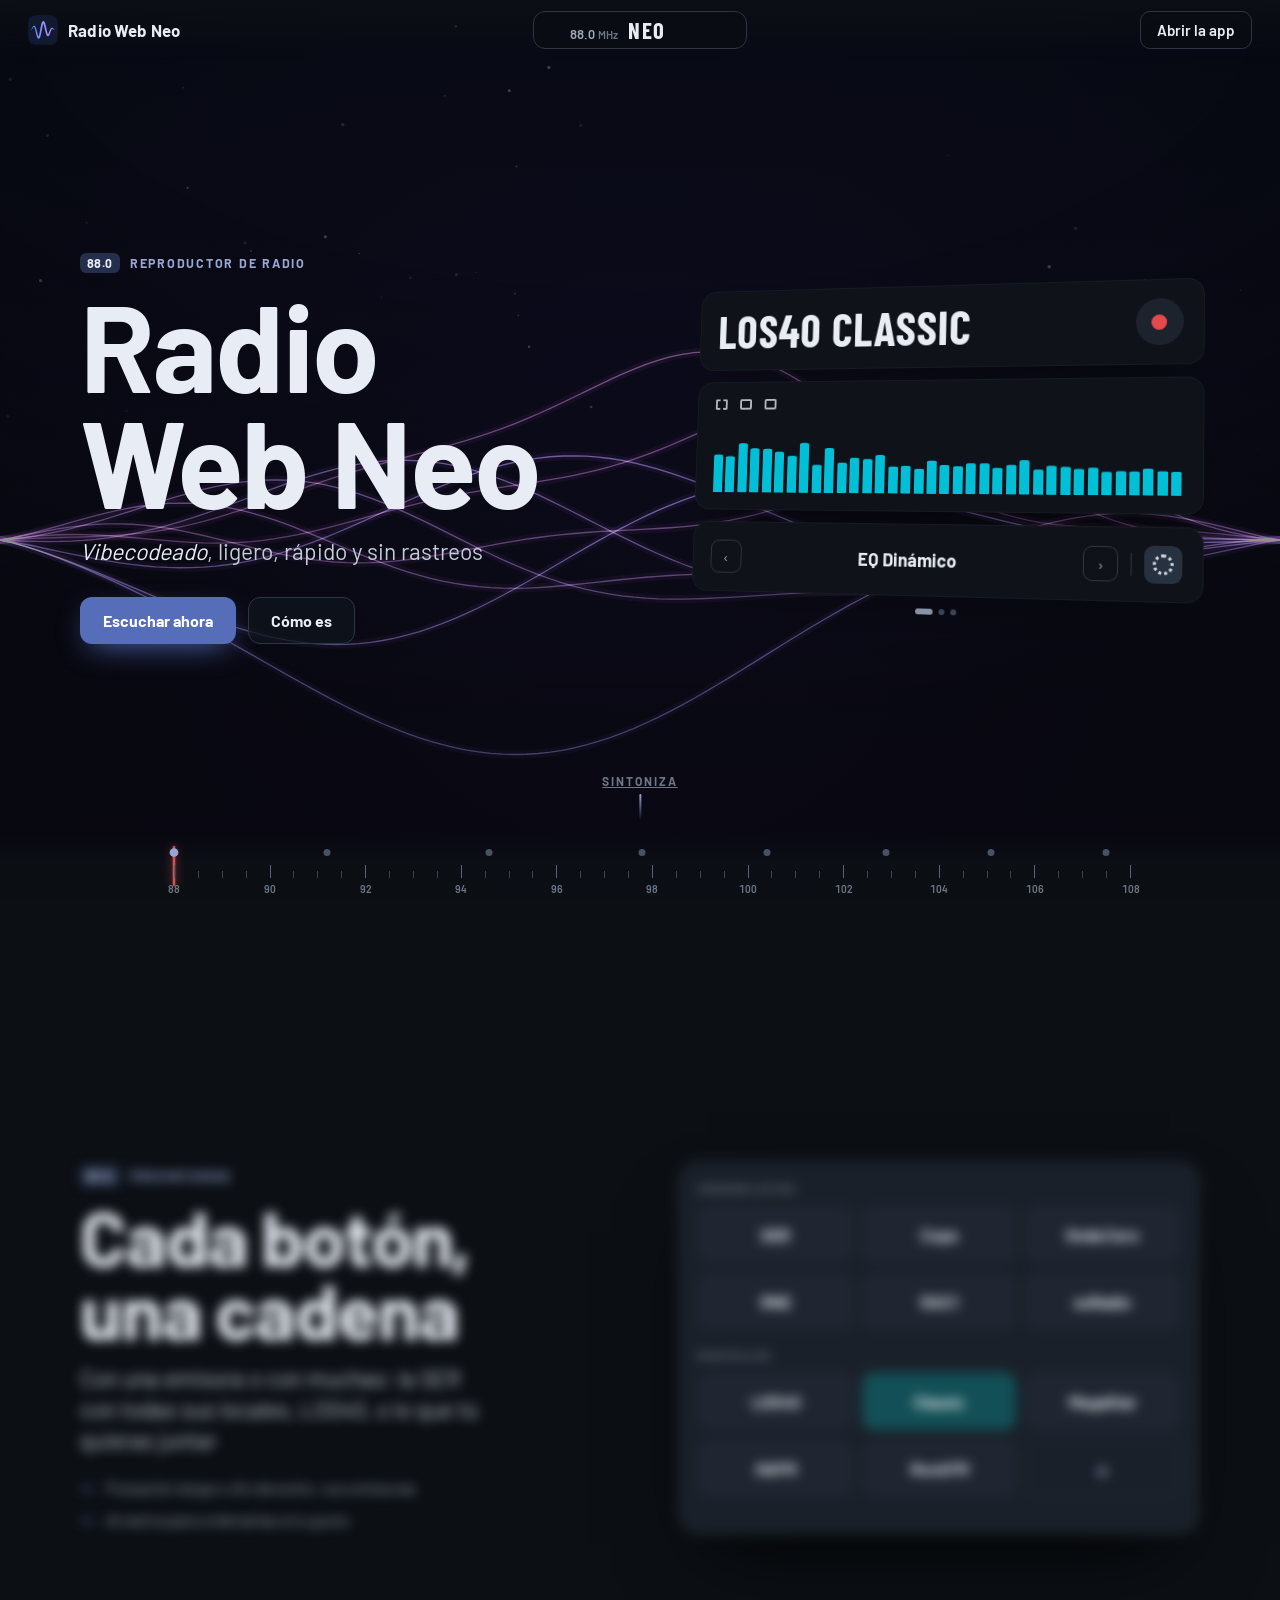
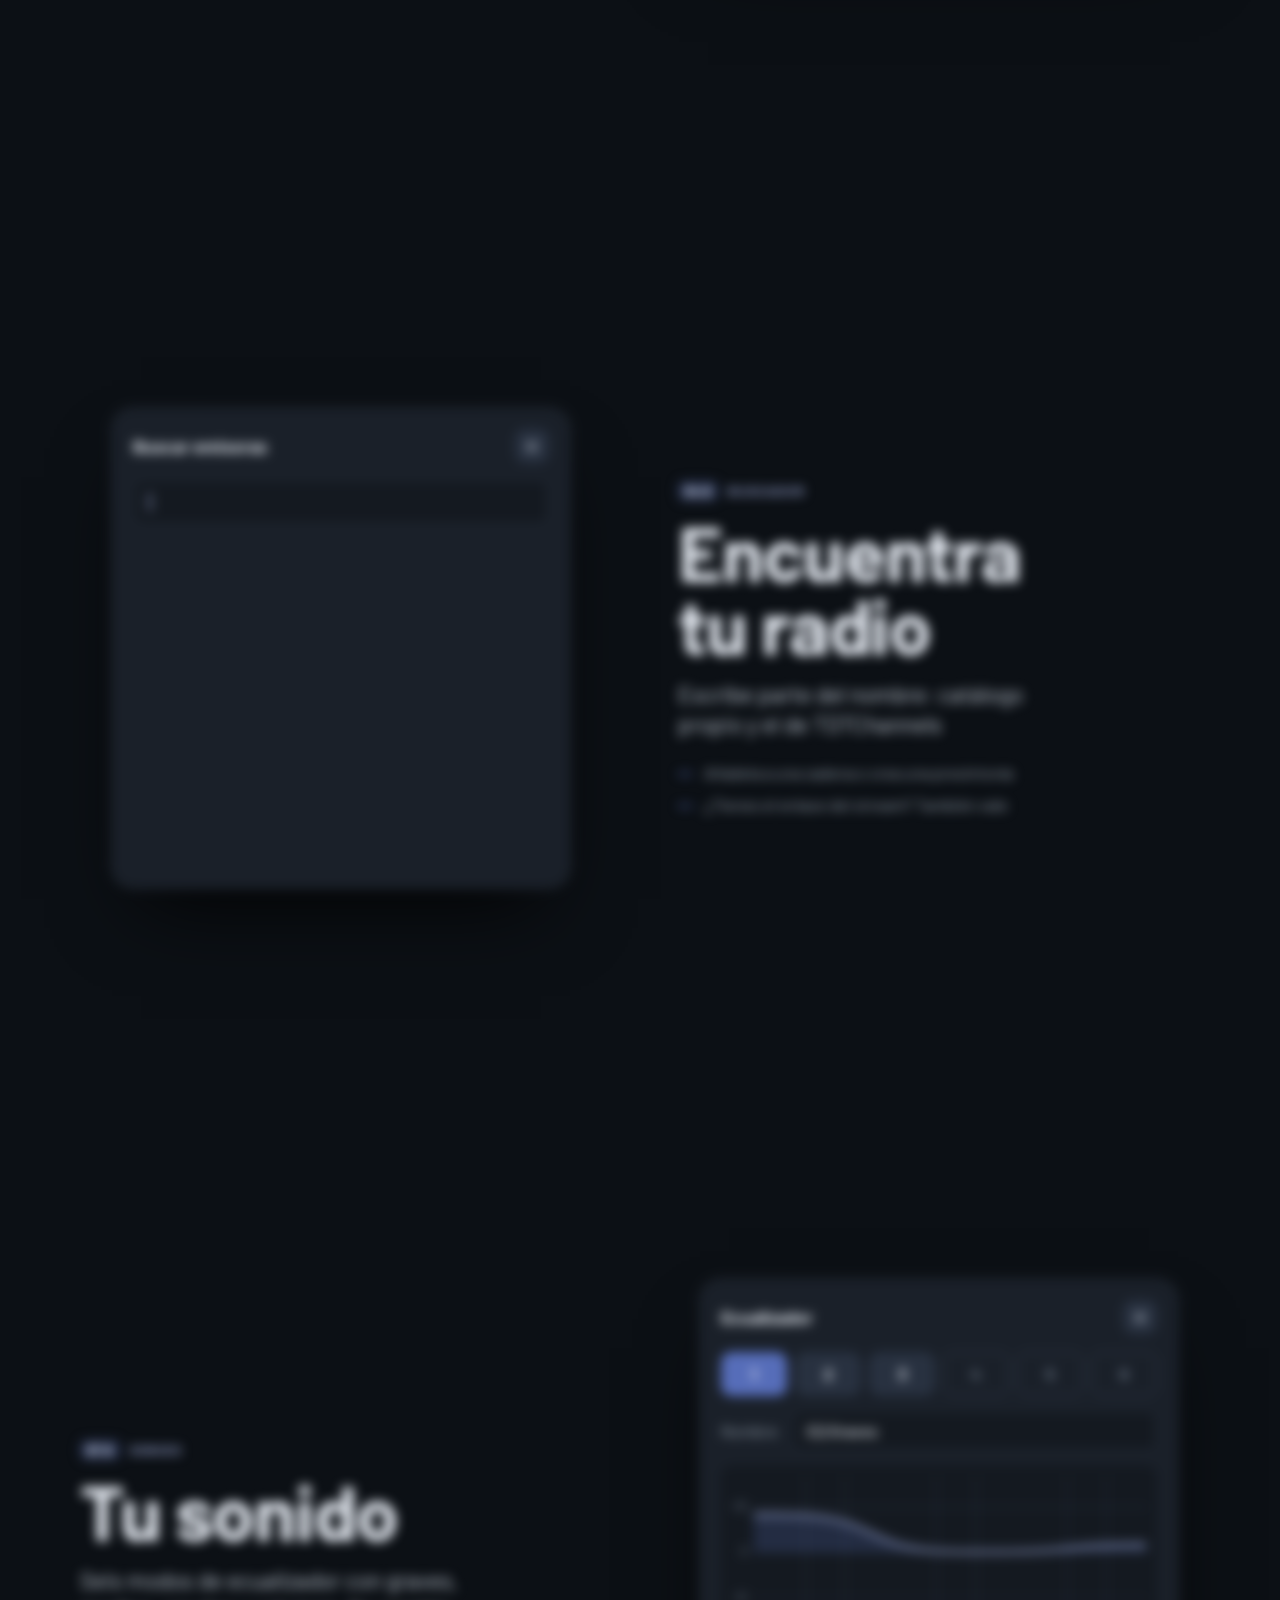
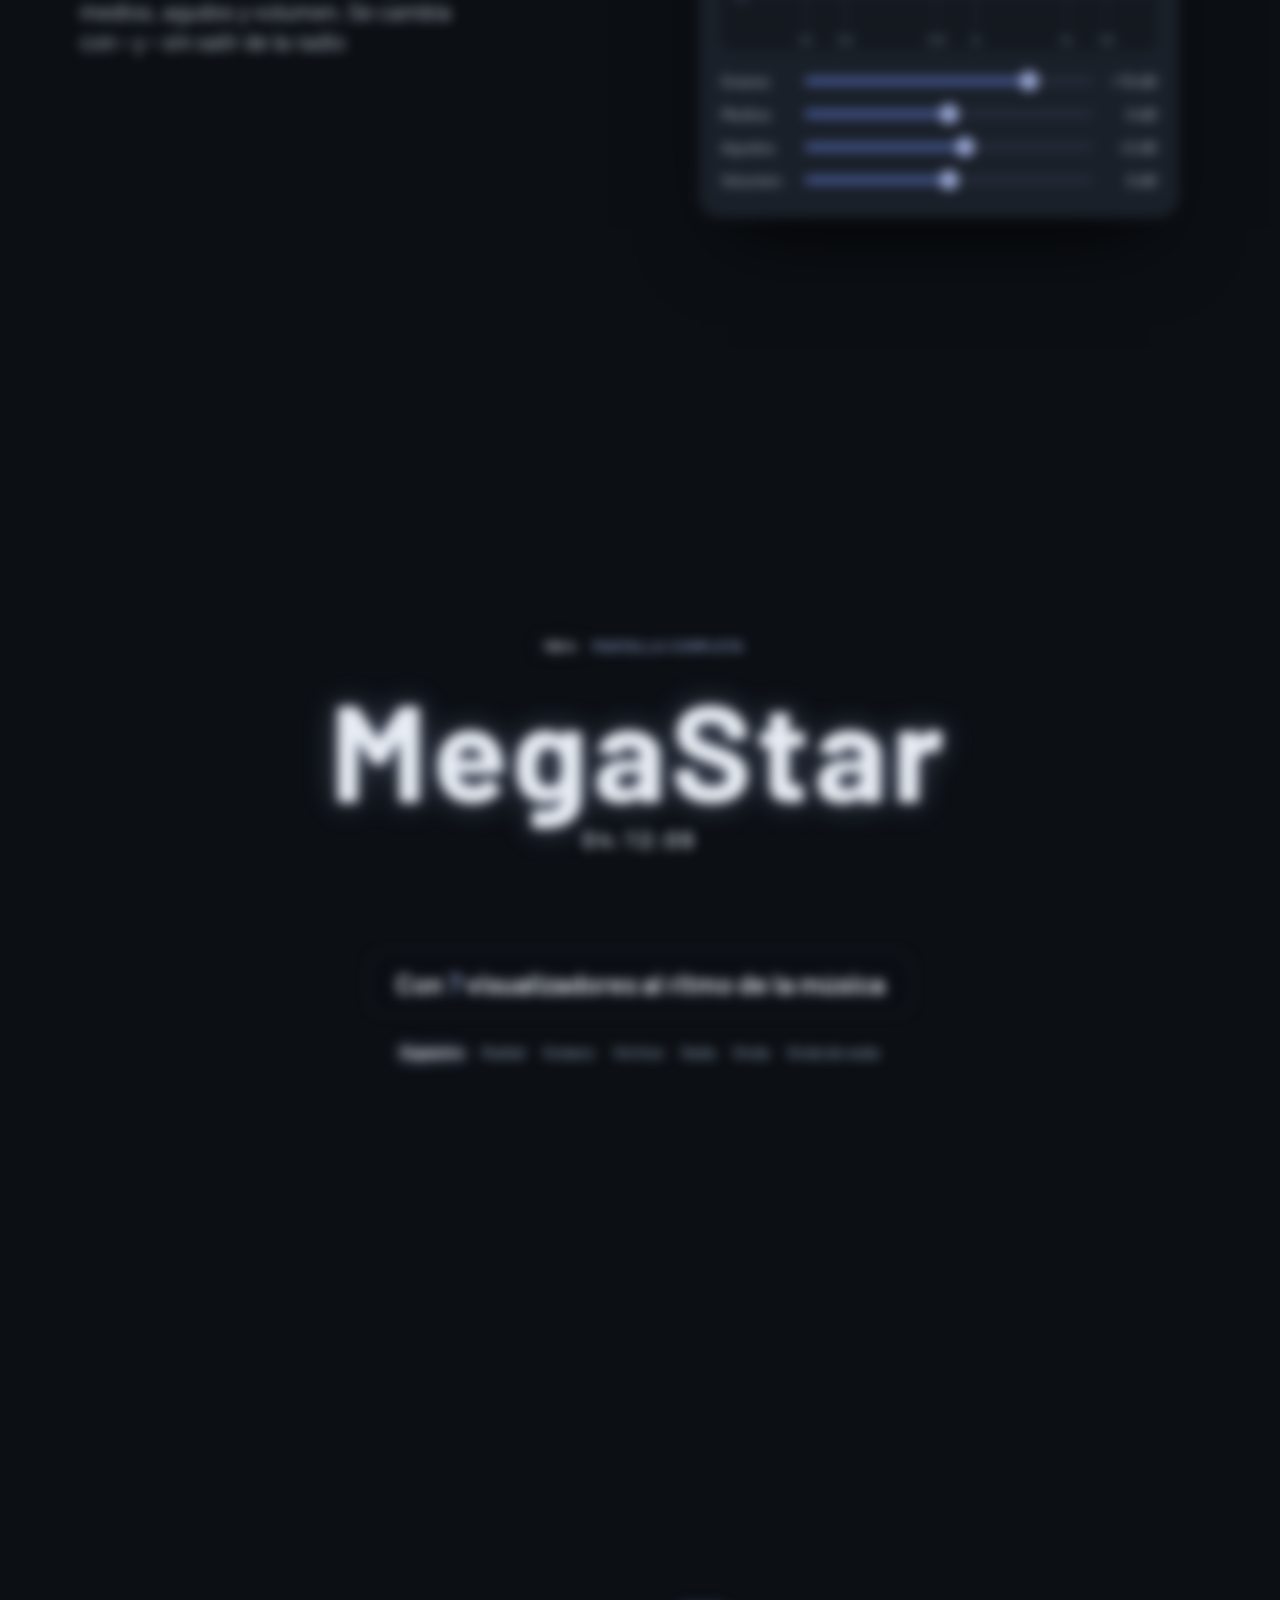
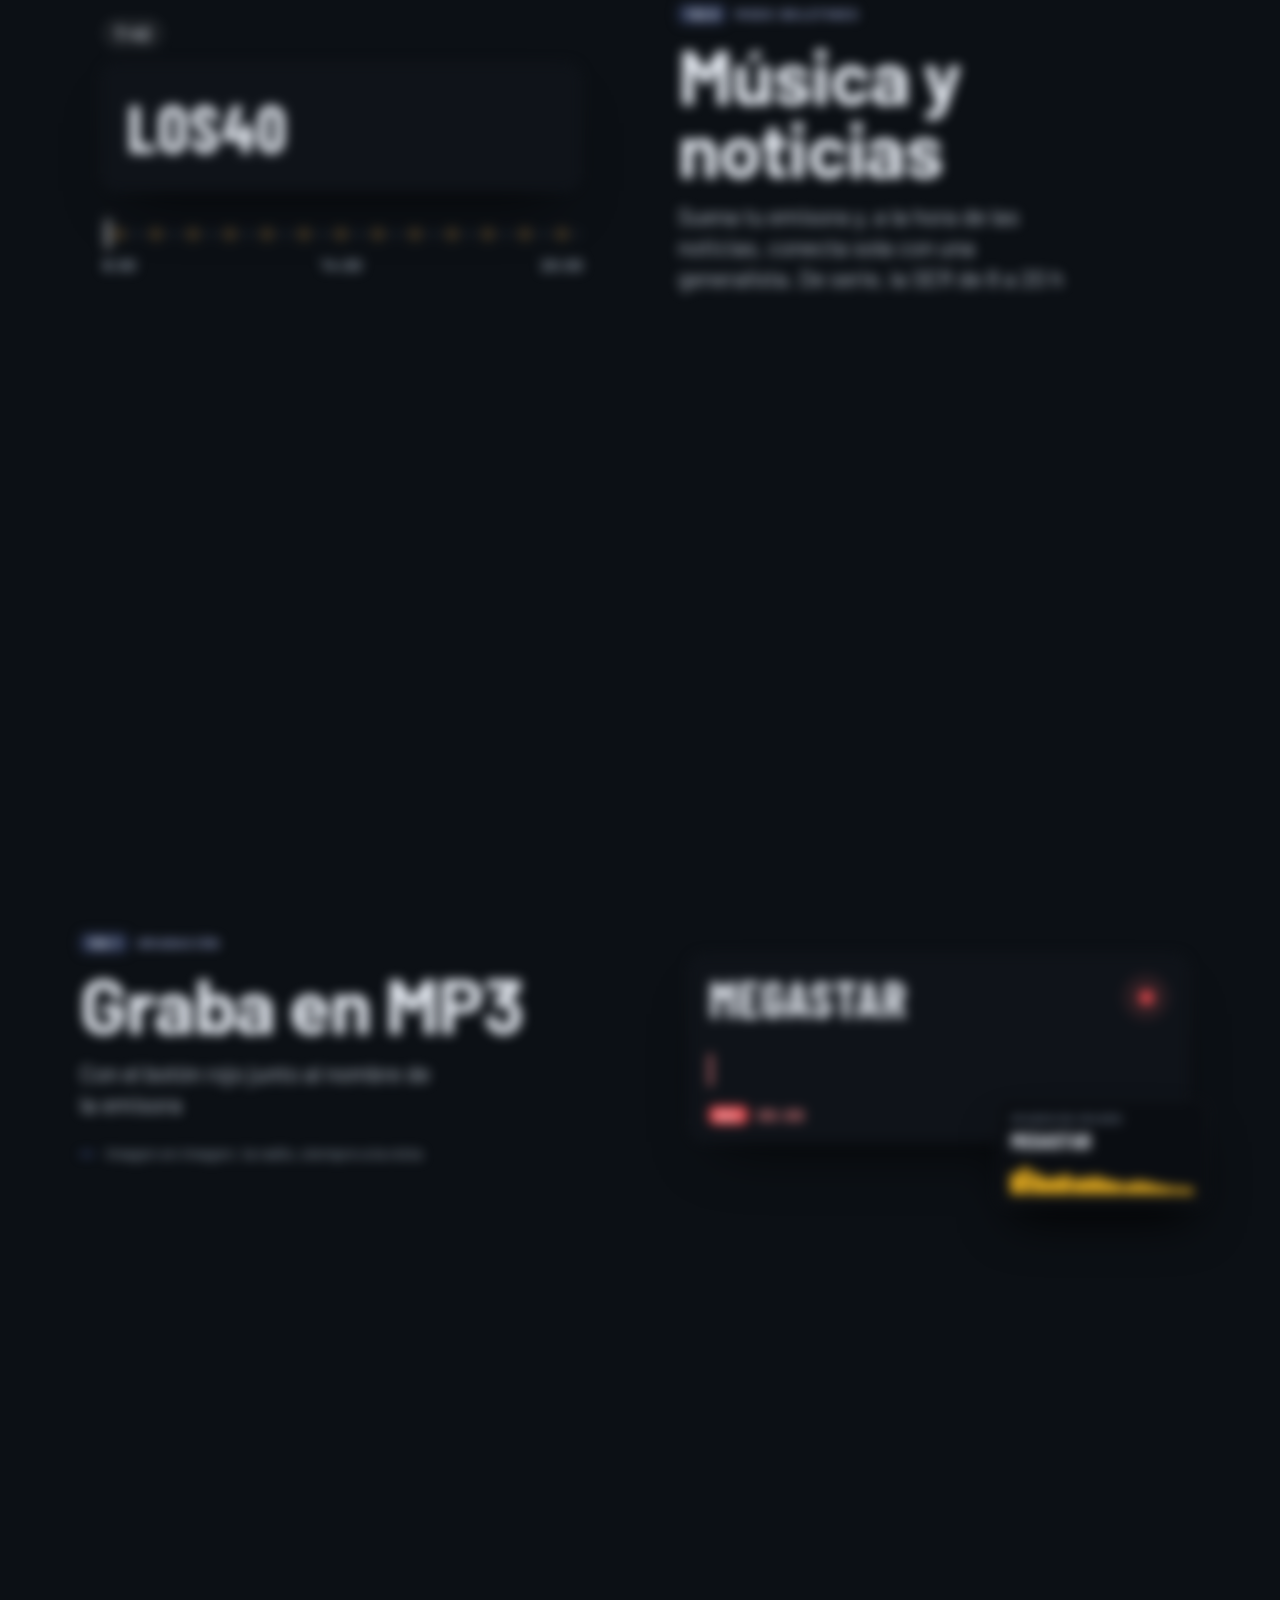
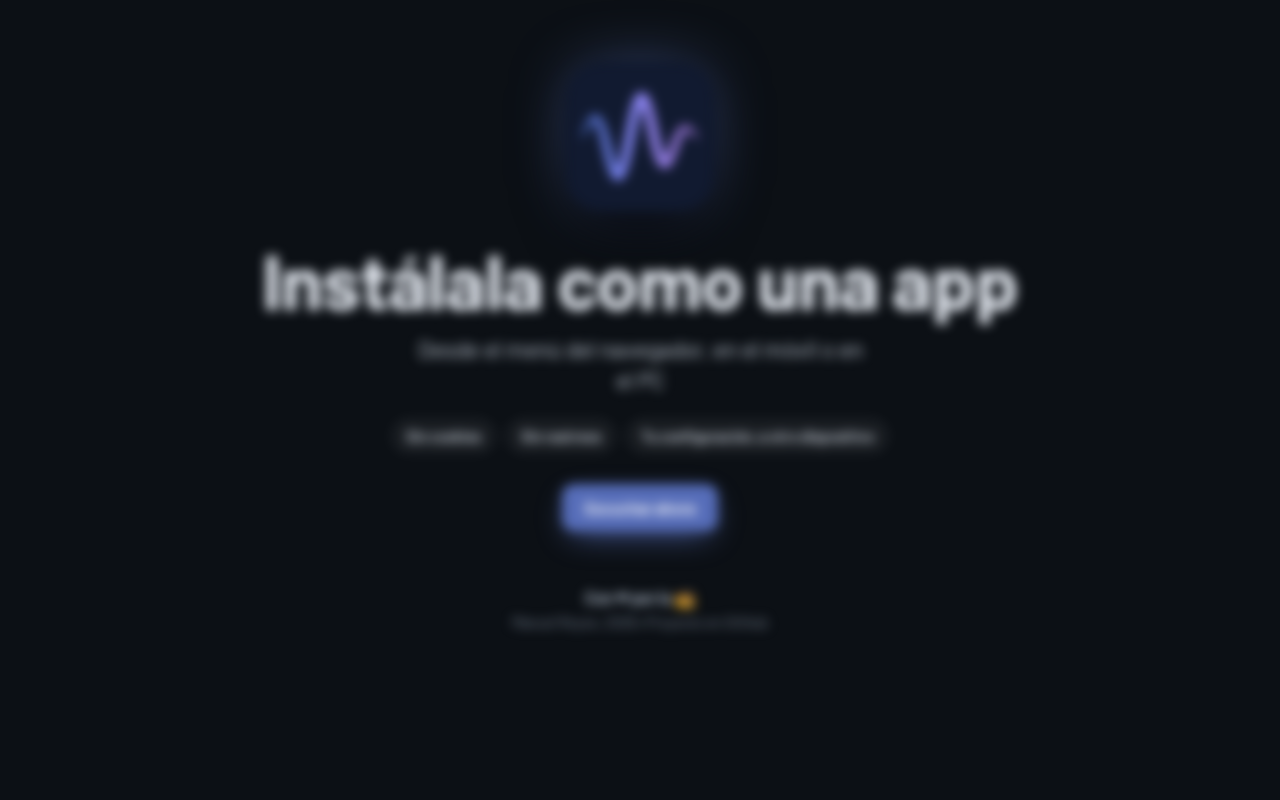
==== about/index.html @ 68075a92 "Página /about: el README en páginas con dial de FM Co-Authored-By: Claude Opus 5.5 <noreply@anthropi" ====
<!doctype html>
<html lang="es">
<head>
<meta charset="utf-8">
<meta name="viewport" content="width=device-width, initial-scale=1, viewport-fit=cover">
<title>Radio Web Neo · Cómo es</title>
<meta name="description" content="Reproductor de radio ligero, rápido y sin rastreos: buscador de emisoras, ecualizador, visualizadores y modo boletines">
<link rel="canonical" href="https://radioneo.pages.dev/about/">
<meta name="theme-color" content="#0c1015">
<link rel="icon" href="../favicon.ico" sizes="any">
<link rel="icon" href="../icon.svg" type="image/svg+xml">
<link rel="preload" href="../fonts/barlow-latin-700-normal.woff2" as="font" type="font/woff2" crossorigin>
<link rel="preload" href="../fonts/barlow-condensed-latin-700-normal.woff2" as="font" type="font/woff2" crossorigin>

<!-- Página de presentación de Neo (el README, en bonito). Todo va aquí dentro: no usa los módulos de la app.
     Cada sección es una "emisora" del dial: el scroll va por páginas (scroll-snap) y la aguja del dial y el RDS de arriba siguen al scroll -->
<style>
  @font-face { font-family: Barlow; font-weight: 400; font-display: swap; src: url(../fonts/barlow-latin-400-normal.woff2) format('woff2'); }
  @font-face { font-family: Barlow; font-weight: 500; font-display: swap; src: url(../fonts/barlow-latin-500-normal.woff2) format('woff2'); }
  @font-face { font-family: Barlow; font-weight: 600; font-display: swap; src: url(../fonts/barlow-latin-600-normal.woff2) format('woff2'); }
  @font-face { font-family: Barlow; font-weight: 700; font-display: swap; src: url(../fonts/barlow-latin-700-normal.woff2) format('woff2'); }
  @font-face { font-family: 'Barlow Condensed'; font-weight: 700; font-display: swap; src: url(../fonts/barlow-condensed-latin-700-normal.woff2) format('woff2'); }

  :root {
    color-scheme: dark;
    --accent: #566db9;
    --acc-hi: color-mix(in srgb, var(--accent) 60%, #fff);
    --on-accent: color-mix(in srgb, var(--accent) 9%, #000);
    --bg: #0c1015;
    --pan: #1a2029;
    --pan2: #1f2632;
    --pan3: #283140;
    --line: #2c3645;
    --tx: #e8edf5;
    --mut: #9fabb9;
    --dim: #6b7787;
    --rec: #e5484d;
    --top: 60px;
    --dial: 66px;
    -webkit-tap-highlight-color: transparent;
  }
  * { box-sizing: border-box; }
  html { scroll-snap-type: y mandatory; background: var(--bg); overscroll-behavior-y: none; }
  @media (prefers-reduced-motion: no-preference) { html { scroll-behavior: smooth; } }
  body { margin: 0; font-family: Barlow, system-ui, sans-serif; color: var(--tx); background: transparent; -webkit-font-smoothing: antialiased; }
  a { color: inherit; }
  button { font: inherit; color: inherit; }

  /* == FONDO: la Seda de la app, con el tono de cada sección == */
  #bg { position: fixed; inset: 0; width: 100%; height: 100%; z-index: -1; display: block; opacity: var(--bgo, .5); transition: opacity .45s ease; }
  .grain { position: fixed; inset: 0; z-index: -1; pointer-events: none; background: radial-gradient(120% 80% at 50% 0%, transparent 40%, rgba(5,7,11,.55) 100%); }

  /* == CABECERA: logo, RDS y botón == */
  .top { position: fixed; inset: 0 0 auto; z-index: 20; height: var(--top); display: grid; grid-template-columns: 1fr auto 1fr; align-items: center; gap: 12px; padding: 0 clamp(14px, 3vw, 28px); background: linear-gradient(#0c1015ee, #0c101500); }
  .brand { display: flex; align-items: center; gap: 10px; text-decoration: none; font-weight: 700; font-size: 1.05rem; letter-spacing: .01em; }
  .brand img { width: 30px; height: 30px; border-radius: 8px; }
  .rds { display: flex; align-items: baseline; gap: 10px; min-width: 214px; justify-content: center; padding: 7px 16px 6px; border-radius: 12px; background: #0a0d12cc; border: 1px solid var(--line); backdrop-filter: blur(8px); -webkit-backdrop-filter: blur(8px); position: relative; overflow: hidden; }
  .rds .f { font-weight: 600; font-size: .82rem; color: var(--mut); font-variant-numeric: tabular-nums; letter-spacing: .02em; }
  .rds .f small { font-size: .7rem; margin-left: 2px; color: var(--dim); }
  .rds .ps { font-family: 'Barlow Condensed', Barlow, sans-serif; font-weight: 700; font-size: 1.42rem; line-height: 1; letter-spacing: .06em; min-width: 8.2ch; text-transform: uppercase; }
  .rds::after { content: ''; position: absolute; inset: 0; pointer-events: none; opacity: 0; background: repeating-linear-gradient(90deg, #fff1 0 1px, transparent 1px 3px), linear-gradient(90deg, transparent, color-mix(in srgb, var(--accent) 35%, transparent), transparent); background-size: auto, 50% 100%; background-repeat: repeat, no-repeat; }
  .rds.tune::after { animation: tune .55s ease-out; }
  @keyframes tune { 0% { opacity: 1; background-position: 0 0, -60% 0; } 100% { opacity: 0; background-position: 6px 0, 160% 0; } }
  .open { justify-self: end; white-space: nowrap; text-decoration: none; font-weight: 600; font-size: .95rem; padding: 9px 16px; border-radius: 10px; border: 1px solid var(--line); background: #0a0d12aa; backdrop-filter: blur(8px); -webkit-backdrop-filter: blur(8px); }
  .shine { background: linear-gradient(100deg, currentColor 0 38%, var(--acc-hi) 50%, currentColor 62% 100%) 100% 0 / 260% 100% no-repeat; -webkit-background-clip: text; background-clip: text; -webkit-text-fill-color: transparent; animation: shine 4s ease-in-out infinite; }
  @keyframes shine { 0% { background-position: 100% 0; } 48%, 100% { background-position: 0 0; } }
  @media (hover: hover) { .open:hover { border-color: color-mix(in srgb, var(--accent) 60%, var(--line)); } }

  /* == DIAL == */
  .dial { position: fixed; inset: auto 0 0; z-index: 20; height: var(--dial); padding: 0 clamp(14px, 4vw, 40px) env(safe-area-inset-bottom); background: linear-gradient(#0c101500, #0c1015f2 45%); }
  .scale { position: relative; height: 100%; max-width: 980px; margin: 0 auto; }
  .tk { position: absolute; bottom: 22px; width: 1px; height: 7px; background: #3a4555; }
  .tk.mj { height: 13px; background: #566175; }
  .tk b { position: absolute; bottom: -17px; left: 50%; transform: translateX(-50%); font-size: .66rem; font-weight: 600; color: var(--dim); font-variant-numeric: tabular-nums; }
  .st { position: absolute; bottom: 38px; transform: translateX(-50%); padding: 6px; border: 0; background: none; cursor: pointer; }
  .st i { display: block; width: 7px; height: 7px; border-radius: 50%; background: #475266; transition: background .3s, transform .3s; }
  .st span { position: absolute; bottom: 19px; left: 50%; transform: translate(-50%, 4px); white-space: nowrap; font-size: .68rem; font-weight: 700; letter-spacing: .08em; color: var(--mut); opacity: 0; transition: opacity .25s, transform .25s; pointer-events: none; }
  .st.on i { background: var(--acc-hi); transform: scale(1.25); }
  @media (hover: hover) { .st:hover span { opacity: 1; transform: translate(-50%, 0); } .st:hover i { background: var(--mut); } }
  .needle { position: absolute; bottom: 14px; width: 2px; height: 40px; margin-left: -1px; border-radius: 2px; background: var(--rec); box-shadow: 0 0 10px var(--rec), 0 0 2px #fff8; will-change: left; }

  /* == PÁGINAS == */
  .pg { position: relative; height: 100vh; height: 100svh; scroll-snap-align: start; scroll-snap-stop: always; display: grid; place-items: center; padding: calc(var(--top) + 16px) clamp(18px, 5vw, 64px) calc(var(--dial) + 14px); overflow: clip; }   /* clip y no hidden: hidden la haría contenedor de scroll y la línea de tiempo view() se quedaría quieta */
  .in { width: min(1120px, 100%); display: grid; grid-template-columns: 1fr 1fr; gap: clamp(28px, 6vw, 80px); align-items: center; }
  .in.rev > :first-child { order: 2; }
  .k { display: inline-flex; align-items: center; gap: 10px; margin: 0 0 14px; font-size: .78rem; font-weight: 700; letter-spacing: .14em; text-transform: uppercase; color: var(--acc-hi); }
  .k::before { content: attr(data-f); padding: 3px 7px; border-radius: 6px; font-variant-numeric: tabular-nums; letter-spacing: .04em; color: var(--tx); background: color-mix(in srgb, var(--accent) 30%, #10151c); }
  h1, h2 { margin: 0; font-weight: 700; letter-spacing: -.015em; line-height: .95; text-wrap: balance; }
  h1 { font-size: clamp(3.1rem, 9.5vw, 7.6rem); }
  h2 { font-size: clamp(2.4rem, 6vw, 4.8rem); }
  .lead em { font-style: italic; color: var(--tx); }
  .lead { margin: 18px 0 0; max-width: 31ch; font-size: clamp(1.08rem, 1.9vw, 1.42rem); line-height: 1.35; color: #c3ccd8; text-wrap: pretty; }
  .pts { list-style: none; margin: 22px 0 0; padding: 0; display: grid; gap: 10px; }
  .pts li { display: flex; gap: 12px; align-items: baseline; font-size: 1.02rem; color: var(--mut); line-height: 1.35; }
  .pts li::before { content: ''; flex: none; width: 14px; height: 2px; border-radius: 2px; background: var(--accent); transform: translateY(-4px); }
  .btns { display: flex; flex-wrap: wrap; gap: 12px; margin-top: 30px; }
  .b { display: inline-flex; align-items: center; gap: 8px; padding: 13px 22px; border-radius: 12px; font-weight: 700; font-size: 1rem; text-decoration: none; border: 1px solid var(--line); background: #10151cbb; cursor: pointer; }
  .b.p { background: var(--accent); border-color: transparent; color: #fff; box-shadow: 0 10px 30px -10px var(--accent); }
  @media (hover: hover) { .b:hover { filter: brightness(1.12); } }

  /* entrada de cada elemento al llegar a su página */
  [data-r] { opacity: 0; transform: translateY(26px); filter: blur(6px); transition: opacity .7s cubic-bezier(.2,.7,.2,1), transform .9s cubic-bezier(.2,.7,.2,1), filter .7s; transition-delay: calc(var(--d, 0) * 85ms + 60ms); }
  .pg.on [data-r] { opacity: 1; transform: none; filter: none; }

  /* paso de página: la que se va se aleja y la que entra se acerca (navegadores con línea de tiempo de scroll) */
  @supports (animation-timeline: view()) {
    @media (prefers-reduced-motion: no-preference) {
      .pg > .in, .pg > .cin { animation: page linear both; animation-timeline: view(); animation-range: cover 0% cover 100%; transform-origin: 50% 50%; }
      @keyframes page {
        0% { opacity: 0; transform: perspective(1200px) translateY(14%) scale(.9) rotateX(-9deg); filter: blur(6px); }
        46%, 54% { opacity: 1; transform: none; filter: none; }
        100% { opacity: 0; transform: perspective(1200px) translateY(-12%) scale(.88) rotateX(9deg); filter: blur(6px); }
      }
    }
  }

  /* == PIEZAS DE LA APP (réplicas) == */
  .card { background: #0f1319; border-radius: 16px; box-shadow: 0 30px 60px -30px #000c, inset 0 0 0 1px #ffffff08; }
  .win { background: var(--pan); border-radius: 22px; padding: 22px; box-shadow: 0 40px 80px -30px #000e, inset 0 0 0 1px #ffffff0d; }
  .win h3 { margin: 0; font-size: 1.12rem; font-weight: 700; display: flex; justify-content: space-between; align-items: center; }
  .x { width: 34px; height: 34px; border-radius: 9px; display: grid; place-items: center; background: var(--pan3); font-size: 1.1rem; color: #cfd6e0; }
  .cap { font-size: .72rem; font-weight: 700; letter-spacing: .12em; color: var(--dim); text-transform: uppercase; }
  .rdsname { font-family: 'Barlow Condensed', Barlow, sans-serif; font-weight: 700; text-transform: uppercase; letter-spacing: .02em; line-height: 1; }

  /* -- inicio: el reproductor -- */
  .player { display: grid; gap: 12px; transform: perspective(1400px) rotateY(-14deg) rotateX(5deg); transform-style: preserve-3d; }
  .player .card { padding: 18px 20px; }
  .p-rds { display: flex; justify-content: space-between; align-items: center; }
  .p-rds .rdsname { font-size: clamp(2rem, 4.4vw, 3rem); }
  .recb { flex: none; width: 46px; height: 46px; border-radius: 50%; background: #1d232d; display: grid; place-items: center; }
  .recb::before { content: ''; width: 15px; height: 15px; border-radius: 50%; background: var(--rec); }
  .bars { display: flex; align-items: flex-end; gap: 3px; height: 74px; }
  .bars i { flex: 1; height: 100%; border-radius: 3px 3px 1px 1px; background: var(--c, #00bfd6); transform-origin: 50% 100%; transform: scaleY(.08); }
  .p-ico { display: flex; gap: 14px; margin-bottom: 12px; }
  .p-ico i { width: 13px; height: 11px; border: 2px solid #cfd6e0; border-radius: 2px; opacity: .85; }
  .p-ico i:first-child { border-style: dashed; }
  .p-eq { display: flex; align-items: center; gap: 12px; }
  .p-eq .arr { width: 34px; height: 34px; border-radius: 9px; border: 1px solid var(--line); display: grid; place-items: center; color: var(--mut); }
  .p-eq .nm { flex: 1; text-align: center; font-weight: 700; font-size: 1.15rem; }
  .p-eq .sep { width: 1px; height: 22px; background: var(--line); }
  .p-eq .gear { width: 36px; height: 36px; border-radius: 9px; background: var(--pan3); display: grid; place-items: center; }
  .p-eq .gear::before { content: ''; width: 14px; height: 14px; border-radius: 50%; border: 3px dotted #cfd6e0; }
  .dots { display: flex; justify-content: center; gap: 6px; }
  .dots i { width: 6px; height: 6px; border-radius: 3px; background: #3b4556; }
  .dots i:first-child { width: 18px; background: #8792a4; }
  .scroll-hint { position: absolute; left: 50%; bottom: calc(var(--dial) + 14px); transform: translateX(-50%); font-size: .75rem; font-weight: 700; letter-spacing: .16em; color: var(--dim); text-transform: uppercase; border: 0; background: none; cursor: pointer; display: grid; justify-items: center; gap: 6px; }
  .scroll-hint::after { content: ''; width: 2px; height: 26px; border-radius: 2px; background: linear-gradient(var(--acc-hi), transparent); animation: drip 2.2s ease-in-out infinite; transform-origin: top; }
  @keyframes drip { 0% { transform: scaleY(0); opacity: 1; } 60% { transform: scaleY(1); opacity: 1; } 100% { transform: scaleY(1) translateY(10px); opacity: 0; } }

  /* -- presintonías -- */
  .grid-win { position: relative; padding: 20px; }
  .pgrid { display: grid; grid-template-columns: repeat(3, 1fr); gap: 9px; margin: 10px 0 18px; }
  .pgrid:last-child { margin-bottom: 0; }
  .pr { position: relative; height: 58px; border-radius: 12px; display: grid; place-items: center; font-weight: 700; font-size: 1rem; background: var(--pan2); color: #f1f5f9; overflow: hidden; transition: background .45s, box-shadow .3s, scale .3s; }
  .pr.act { background: color-mix(in srgb, var(--c) 30%, #1b1f1f); }
  .pr.plus { background: transparent; border: 1px dashed #303a47; color: var(--acc-hi); font-size: 1.6rem; font-weight: 600; }
  .pr .hold { position: absolute; left: 0; bottom: 0; height: 3px; width: 100%; background: var(--c); transform: scaleX(0); transform-origin: left; }
  .pr.press { scale: .95; }
  .pr.press .hold { transform: scaleX(1); transition: transform .65s linear; }
  .pr.lift { z-index: 3; scale: 1.08; box-shadow: 0 18px 30px -10px #000c, 0 0 0 2px color-mix(in srgb, var(--c) 70%, transparent); }
  .menu { position: absolute; z-index: 5; left: 20px; top: 92px; width: min(250px, 78%); padding: 8px; border-radius: 14px; background: #262e3b; box-shadow: 0 24px 50px -12px #000e, inset 0 0 0 1px #ffffff10; transform-origin: 20% 0; opacity: 0; scale: .9; translate: 0 -8px; pointer-events: none; transition: opacity .25s, scale .3s cubic-bezier(.2,.9,.3,1.2), translate .3s; }
  .menu.open { opacity: 1; scale: 1; translate: 0; }
  .menu .mt { padding: 8px 10px 6px; font-size: .72rem; font-weight: 700; letter-spacing: .1em; color: var(--dim); text-transform: uppercase; }
  .menu .mi { display: flex; align-items: center; gap: 10px; padding: 9px 10px; border-radius: 9px; font-weight: 600; font-size: .95rem; color: #d7dee8; transition: background .25s; }
  .menu .mi::before { content: ''; width: 7px; height: 7px; border-radius: 50%; border: 2px solid #56617399; }
  .menu .mi.sel { background: #ffffff0d; }
  .menu .mi.sel::before { background: #ffa800; border-color: #ffa800; }

  /* -- buscador -- */
  .search { max-width: 460px; width: 100%; justify-self: center; }
  .sbox { display: flex; align-items: center; gap: 8px; margin: 16px 0 8px; padding: 12px 14px; border-radius: 11px; background: #141920; border: 1px solid var(--line); font-weight: 500; min-height: 46px; }
  .sbox .q { flex: 1; white-space: pre; }
  .sbox .q::after { content: ''; display: inline-block; width: 2px; height: 1.1em; margin-left: 1px; vertical-align: -3px; background: var(--acc-hi); animation: blink 1s steps(1) infinite; }
  @keyframes blink { 50% { opacity: 0; } }
  .sbox .cl { opacity: 0; transition: opacity .2s; color: var(--mut); }
  .sbox.has .cl { opacity: 1; }
  .cnt { font-size: .78rem; color: var(--dim); height: 1.2em; }
  .sg { display: flex; align-items: center; gap: 12px; margin: 12px 0 8px; font-size: .78rem; font-weight: 700; letter-spacing: .1em; color: var(--acc-hi); text-transform: uppercase; }
  .sg::after { content: ''; flex: 1; height: 1px; background: color-mix(in srgb, var(--accent) 60%, transparent); }
  .ri { margin-bottom: 8px; padding: 11px 13px; border-radius: 11px; background: var(--pan2); opacity: 0; transform: translateY(10px); transition: opacity .35s, transform .45s cubic-bezier(.2,.8,.2,1); }
  .ri.show { opacity: 1; transform: none; }
  .ri b { display: block; font-size: .93rem; }
  .ri span { display: flex; justify-content: space-between; margin-top: 8px; padding-top: 8px; border-top: 1px solid #2b3443; font-size: .86rem; font-weight: 600; color: #cdd5df; }
  .ri span::after { content: '›'; color: var(--dim); }
  .tag { display: inline-block; margin-left: 6px; padding: 1px 6px; border-radius: 6px; font-size: .66rem; font-weight: 600; color: var(--mut); border: 1px solid #3a4454; vertical-align: 2px; }
  .sg, .sres > .ri { transition-delay: calc(var(--i, 0) * 90ms); }
  .sg.hide { opacity: 0; } .sg { transition: opacity .3s; }

  /* -- ecualizador -- */
  .eq { max-width: 480px; width: 100%; justify-self: center; }
  .tabs { display: grid; grid-template-columns: repeat(6, 1fr); gap: 8px; margin: 18px 0 14px; }
  .tabs i { height: 44px; border-radius: 10px; display: grid; place-items: center; font-style: normal; font-weight: 700; background: var(--pan3); color: #e2e8f0; transition: background .35s, color .35s; }
  .tabs i.off { background: none; border: 1px solid #3a4454; color: var(--dim); }
  .tabs i.on { background: var(--accent); color: #fff; }
  .nmrow { display: flex; align-items: center; gap: 14px; color: var(--mut); }
  .nmrow div { flex: 1; padding: 10px 14px; border-radius: 10px; background: #141920; border: 1px solid var(--line); color: var(--tx); font-weight: 500; }
  .graph { margin: 14px 0; border-radius: 12px; background: #141920; }
  .graph svg { display: block; width: 100%; height: auto; }
  .graph text { font: 500 10px Barlow, sans-serif; fill: #6b7787; }
  .sl { display: grid; grid-template-columns: 72px 1fr 52px; align-items: center; gap: 12px; padding: 7px 0; color: #c3ccd8; }
  .sl .tr { position: relative; height: 6px; border-radius: 3px; background: var(--pan3); }
  .sl .fi { position: absolute; inset: 0 auto 0 0; border-radius: 3px; background: var(--accent); width: var(--v); }
  .sl .kn { position: absolute; top: 50%; left: var(--v); width: 20px; height: 20px; margin: -10px 0 0 -10px; border-radius: 50%; background: var(--acc-hi); box-shadow: 0 2px 6px #0008; }
  .sl .vv { text-align: right; font-variant-numeric: tabular-nums; }

  /* -- efectos (a pantalla completa) -- */
  .cin { display: grid; justify-items: center; text-align: center; gap: 10px; width: 100%; }
  .fsname { font-weight: 700; font-size: clamp(3.4rem, 11vw, 8.5rem); letter-spacing: .04em; line-height: 1; text-shadow: 0 0 30px color-mix(in srgb, var(--acc-hi) 45%, transparent), 0 0 2px #fff; }
  .fsclock { font-weight: 600; font-size: clamp(1rem, 2vw, 1.4rem); letter-spacing: .14em; color: #cdd5df; font-variant-numeric: tabular-nums; }
  .pill { margin-top: clamp(30px, 10vh, 110px); padding: 14px 26px; border-radius: 16px; font-size: clamp(1.15rem, 2.4vw, 1.7rem); font-weight: 600; background: #0b0f15a8; border: 1px solid #ffffff1c; backdrop-filter: blur(10px); -webkit-backdrop-filter: blur(10px); }
  .pill em { font-style: normal; color: var(--acc-hi); }
  .modes { display: flex; flex-wrap: wrap; justify-content: center; gap: 6px 18px; margin-top: 18px; font-weight: 600; font-size: .98rem; color: #7f8a9b; }
  .modes span { transition: color .4s, text-shadow .4s; }
  .modes span.on { color: #fff; text-shadow: 0 0 14px var(--acc-hi); }
  #efectos .k::before { background: #0b0f15a8; }

  /* -- boletines -- */
  .news { display: grid; gap: 14px; max-width: 480px; width: 100%; justify-self: center; }
  .nclock { justify-self: start; padding: 6px 14px; border-radius: 999px; background: #ffffff10; font-weight: 600; font-size: 1.05rem; font-variant-numeric: tabular-nums; letter-spacing: .04em; }
  .nrds { position: relative; overflow: hidden; height: 128px; padding: 0 26px; display: flex; align-items: center; transition: box-shadow .6s; }
  .nrds .rdsname { font-size: clamp(2.8rem, 6vw, 4.2rem); display: flex; align-items: center; gap: 6px; }
  .nrds.onair { box-shadow: 0 30px 60px -30px #000c, inset 0 0 0 1px #ffa80055, 0 0 50px -18px #ffa800; }
  .nm-e { font-size: .62em; animation: nblink 1.1s ease-in-out infinite; filter: saturate(.9); }
  @keyframes nblink { 50% { opacity: .25; } }
  .curt { position: absolute; inset: 0; z-index: 2; display: grid; place-items: center; font-weight: 700; font-size: 1.5rem; color: #fff; background: var(--cc); clip-path: inset(0 100% 0 0); }
  .curt.go { animation: curt 1.15s cubic-bezier(.7,0,.3,1) forwards; }
  @keyframes curt { 0% { clip-path: inset(0 100% 0 0); } 40%, 60% { clip-path: inset(0 0 0 0); } 100% { clip-path: inset(0 0 0 100%); } }
  .tl { position: relative; margin-top: 10px; height: 64px; }
  .tl .ln { position: absolute; left: 0; right: 0; top: 18px; height: 2px; background: #2b3443; border-radius: 2px; }
  .tl .dt { position: absolute; top: 12px; width: 14px; height: 14px; margin-left: -7px; border-radius: 50%; background: #3a3020; transition: background .3s, box-shadow .3s; }
  .tl .dt.lit { background: #ffb52e; box-shadow: 0 0 12px #ffa800aa; }
  .tl .ph { position: absolute; top: 4px; width: 2px; height: 30px; margin-left: -1px; background: #fff; border-radius: 2px; box-shadow: 0 0 8px #fff8; }
  .tl .lb { position: absolute; top: 40px; transform: translateX(-50%); font-weight: 600; font-size: 1rem; color: var(--mut); font-variant-numeric: tabular-nums; }

  /* -- grabar -- */
  .rec { position: relative; display: grid; gap: 12px; max-width: 500px; width: 100%; justify-self: center; }
  .rec .card { padding: 18px 20px; }
  .rec .p-rds .rdsname { font-size: clamp(2.2rem, 5vw, 3.2rem); }
  .recb.live { box-shadow: 0 0 0 0 #e5484d88; animation: recp 1.6s ease-out infinite; background: #2a1d22; }
  @keyframes recp { 0% { box-shadow: 0 0 0 0 #e5484d99; } 100% { box-shadow: 0 0 0 16px #e5484d00; } }
  .rtime { display: flex; align-items: center; gap: 10px; font-weight: 700; color: #ff8a8d; font-variant-numeric: tabular-nums; letter-spacing: .06em; }
  .rtime::before { content: 'REC'; padding: 2px 7px; border-radius: 6px; background: var(--rec); color: #fff; font-size: .72rem; letter-spacing: .12em; }
  #wave { display: block; width: 100%; height: 70px; margin-top: 12px; }
  .pip { position: absolute; right: -18px; bottom: -64px; width: 210px; padding: 12px 14px; border-radius: 12px; background: #0a0d12; box-shadow: 0 26px 50px -16px #000, inset 0 0 0 1px #ffffff14; animation: float 6s ease-in-out infinite; }
  .pip .rdsname { font-size: 1.3rem; }
  .pip .bars { height: 34px; gap: 2px; margin-top: 8px; }
  .pip small { display: block; margin-bottom: 6px; font-size: .66rem; font-weight: 700; letter-spacing: .12em; color: var(--dim); text-transform: uppercase; }
  @keyframes float { 50% { translate: 0 -8px; } }

  /* -- instalar -- */
  #instalar .cin { gap: 0; }
  .ico { position: relative; width: clamp(110px, 16vw, 150px); aspect-ratio: 1; margin-bottom: 28px; }
  .ico img { position: relative; z-index: 1; width: 100%; height: 100%; border-radius: 26%; box-shadow: 0 30px 60px -20px #000, 0 0 60px -10px color-mix(in srgb, var(--accent) 70%, transparent); }
  .ico i { position: absolute; inset: 0; border-radius: 50%; border: 2px solid color-mix(in srgb, var(--acc-hi) 70%, transparent); opacity: 0; animation: ring 3.6s cubic-bezier(.2,.6,.3,1) infinite; animation-delay: calc(var(--n) * 1.2s); }
  @keyframes ring { 0% { transform: scale(.8); opacity: .8; } 100% { transform: scale(2.6); opacity: 0; } }
  #instalar .lead { max-width: 36ch; margin-inline: auto; }
  .chips { display: flex; flex-wrap: wrap; justify-content: center; gap: 10px; margin-top: 22px; }
  .chips span { padding: 8px 14px; border-radius: 999px; font-weight: 600; font-size: .95rem; background: #ffffff0c; border: 1px solid #ffffff14; color: #d3dae4; }
  #instalar .btns { justify-content: center; }
  .foot { margin-top: clamp(24px, 6vh, 56px); font-size: .9rem; color: #7d899a; line-height: 1.6; }
  .foot .love { display: block; min-height: 1.6em; font-size: 1.02rem; font-weight: 700; color: #aeb9c8; transition: opacity .5s, transform .5s; }
  .foot .love.out { opacity: 0; transform: translateY(-6px); }
  .foot a { text-decoration: none; }
  @media (hover: hover) { .foot a:hover { text-decoration: underline; text-underline-offset: 3px; } }

  /* == MÓVIL Y PANTALLAS BAJAS == */
  @media (max-width: 860px) {
    :root { --top: 56px; --dial: 58px; }
    .in, .in.rev { grid-template-columns: 1fr; gap: 22px; align-content: center; }
    .in.rev > :first-child { order: 0; }
    .lead { margin-top: 10px; font-size: 1.05rem; }
    .pts { margin-top: 12px; gap: 6px; }
    .pts li { font-size: .95rem; }
    .k { margin-bottom: 10px; }
    .brand span { display: none; }
    .rds { min-width: 0; padding: 6px 12px 5px; }
    .rds .ps { font-size: 1.25rem; }
    .open { padding: 8px 12px; font-size: .9rem; }
    .player { transform: none; }
    .tk b { font-size: .6rem; }
    .tk.odd b { display: none; }
    .win { padding: 16px; border-radius: 18px; }
    .pr { height: 46px; font-size: .92rem; }
    .pgrid { gap: 7px; margin: 8px 0 12px; }
    .tabs { margin: 12px 0 10px; } .tabs i { height: 36px; }
    .graph { margin: 10px 0; }
    .sl { padding: 4px 0; }
    .pip { right: 0; bottom: -54px; width: 170px; }
    .nrds { height: 104px; }
    .player .card { padding: 14px 16px; }
    .bars { height: 54px; }
    .scroll-hint { display: none; }
  }
  @media (max-width: 860px) and (max-height: 760px) {
    .player .eqc, .player .dots { display: none; }
    #cadenas .pgrid.mus { display: none; }
    #cadenas .pts, #buscar .pts, #grabar .pts { display: none; }
    .eq .nmrow { display: none; }
    .sres .ri:nth-of-type(n+3), .sg.t2 ~ * { display: none; }
  }
  @media (max-width: 860px) and (max-height: 640px) {
    .eq .sl:nth-of-type(n+3) { display: none; }
    #sonido .lead, #boletines .lead { display: none; }
  }
  @media (min-width: 861px) and (max-height: 760px) {
    h2 { font-size: clamp(2.2rem, 5vw, 3.8rem); }
    .eq .nmrow { display: none; }
    .tabs i { height: 38px; }
  }
  @media (prefers-reduced-motion: reduce) {
    [data-r] { transition: none; opacity: 1; transform: none; filter: none; }
    .shine, .scroll-hint::after, .ico i, .pip, .nm-e, .recb.live { animation: none; }
  }
</style>

<script>
// El mismo color de énfasis que la aplicación, si hay ajustes guardados
try {
  var c = JSON.parse(localStorage.getItem('rn_datos') || '{}');
  if (/^#[0-9a-f]{6}$/i.test(c.accent)) document.documentElement.style.setProperty('--accent', c.accent);
} catch (e) {}
</script>
</head>
<body>
<canvas id="bg" aria-hidden="true"></canvas>
<div class="grain" aria-hidden="true"></div>

<header class="top">
  <a class="brand" href="../"><img src="../icon.svg" alt=""><span>Radio Web Neo</span></a>
  <div class="rds" id="rds" aria-hidden="true"><span class="f" id="rdsF">88.0<small>MHz</small></span><span class="ps" id="rdsPs">NEO</span></div>
  <a class="open" href="../"><span class="shine">Abrir la app</span></a>
</header>

<main>
  <!-- 1. Inicio -->
  <section class="pg" id="inicio" data-f="88.0" data-ps="NEO" data-hue="232" data-bgo=".95">
    <div class="in">
      <div>
        <p class="k" data-f="88.0" data-r>Reproductor de radio</p>
        <h1 data-r style="--d:1">Radio Web Neo</h1>
        <p class="lead" data-r style="--d:2"><em>Vibecodeado</em>, ligero, rápido y sin rastreos</p>
        <div class="btns" data-r style="--d:3">
          <a class="b p" href="../">Escuchar ahora</a>
          <a class="b" href="#cadenas">Cómo es</a>
        </div>
      </div>
      <div class="player" aria-hidden="true">
        <div class="card p-rds" data-r style="--d:2"><span class="rdsname">LOS40 Classic</span><span class="recb"></span></div>
        <div class="card" data-r style="--d:3">
          <div class="p-ico"><i></i><i></i><i></i></div>
          <div class="bars" id="heroBars" style="--c:#00bfd6"></div>
        </div>
        <div class="card p-eq eqc" data-r style="--d:4"><span class="arr">‹</span><span class="nm">EQ Dinámico</span><span class="arr">›</span><span class="sep"></span><span class="gear"></span></div>
        <div class="dots" data-r style="--d:5"><i></i><i></i><i></i></div>
      </div>
    </div>
    <a class="scroll-hint" href="#cadenas">Sintoniza</a>
  </section>

  <!-- 2. Presintonías -->
  <section class="pg" id="cadenas" data-f="91.2" data-ps="CADENAS" data-hue="262" data-bgo=".45">
    <div class="in">
      <div>
        <p class="k" data-f="91.2" data-r>Presintonías</p>
        <h2 data-r style="--d:1">Cada botón, una cadena</h2>
        <p class="lead" data-r style="--d:2">Con una emisora o con muchas: la SER con todas sus locales, LOS40, o lo que tú quieras juntar</p>
        <ul class="pts" data-r style="--d:3">
          <li>Pulsación larga o clic derecho: sus emisoras</li>
          <li>Arrastra para ordenarlas a tu gusto</li>
        </ul>
      </div>
      <div class="win grid-win" data-r style="--d:2" aria-hidden="true">
        <div class="cap">Generalistas</div>
        <div class="pgrid gen" id="gGen"></div>
        <div class="cap mus">Musicales</div>
        <div class="pgrid mus" id="gMus"></div>
        <div class="menu" id="menu">
          <div class="mt">Cadena SER</div>
          <div class="mi">SER Web</div><div class="mi">Radio Madrid</div><div class="mi">SER+ Madrid</div><div class="mi">Radio Zamora</div><div class="mi">Radio Córdoba</div>
        </div>
      </div>
    </div>
  </section>

  <!-- 3. Buscador -->
  <section class="pg" id="buscar" data-f="94.6" data-ps="BUSCAR" data-hue="200" data-bgo=".45">
    <div class="in rev">
      <div>
        <p class="k" data-f="94.6" data-r>Buscador</p>
        <h2 data-r style="--d:1">Encuentra tu radio</h2>
        <p class="lead" data-r style="--d:2">Escribe parte del nombre: catálogo propio y el de TDTChannels</p>
        <ul class="pts" data-r style="--d:3">
          <li>Añádela a una cadena o crea una presintonía</li>
          <li>¿Tienes el enlace del stream? También vale</li>
        </ul>
      </div>
      <div class="win search" data-r style="--d:2" aria-hidden="true">
        <h3>Buscar emisoras <span class="x">✕</span></h3>
        <div class="sbox" id="sbox"><span class="q" id="sq"></span><span class="cl">✕</span></div>
        <div class="cnt" id="scnt"></div>
        <div class="sres" id="sres">
          <div class="sg hide">Catálogo Radio Web Neo</div>
          <div class="ri" style="--i:1"><b>SER Castilla y León</b><span>Radio Salamanca</span></div>
          <div class="ri" style="--i:2"><b>LOS40 Castilla y León</b><span>LOS40 Salamanca</span></div>
          <div class="sg t2 hide" style="--i:3">Catálogo TDTChannels</div>
          <div class="ri" style="--i:4"><b>COPE Salamanca <i class="tag">MP3</i><i class="tag">Radio</i></b></div>
          <div class="ri" style="--i:5"><b>Onda Cero Salamanca <i class="tag">HLS</i><i class="tag">Radio</i></b></div>
        </div>
      </div>
    </div>
  </section>

  <!-- 4. Sonido -->
  <section class="pg" id="sonido" data-f="97.8" data-ps="SONIDO" data-hue="188" data-bgo=".5">
    <div class="in">
      <div>
        <p class="k" data-f="97.8" data-r>Sonido</p>
        <h2 data-r style="--d:1">Tu sonido</h2>
        <p class="lead" data-r style="--d:2">Seis modos de ecualizador con graves, medios, agudos y volumen. Se cambia con ‹ y › sin salir de la radio</p>
      </div>
      <div class="win eq" data-r style="--d:2" aria-hidden="true">
        <h3>Ecualizador <span class="x">✕</span></h3>
        <div class="tabs" id="eqTabs"><i>1</i><i>2</i><i>3</i><i class="off">4</i><i class="off">5</i><i class="off">6</i></div>
        <div class="nmrow">Nombre <div id="eqName">EQ Graves</div></div>
        <div class="graph"><svg viewBox="0 0 400 170" id="eqSvg"></svg></div>
        <div id="eqSl"></div>
      </div>
    </div>
  </section>

  <!-- 5. Pantalla completa -->
  <section class="pg" id="efectos" data-f="100.4" data-ps="EFECTOS" data-hue="fx" data-bgo="1">
    <div class="cin">
      <p class="k" data-f="100.4" data-r>Pantalla completa</p>
      <div class="fsname" data-r style="--d:1">MegaStar</div>
      <div class="fsclock" id="fsClock" data-r style="--d:2">00:00:00</div>
      <div class="pill" data-r style="--d:3">Con <em>7</em> visualizadores al ritmo de la música</div>
      <div class="modes" id="modes" data-r style="--d:4"><span>Espectro</span><span>Radial</span><span>Océano</span><span>Vórtice</span><span>Seda</span><span>Onda</span><span>Onda de seda</span></div>
    </div>
  </section>

  <!-- 6. Boletines -->
  <section class="pg" id="boletines" data-f="102.9" data-ps="NOTICIAS" data-hue="36" data-bgo=".5">
    <div class="in rev">
      <div>
        <p class="k" data-f="102.9" data-r>Modo boletines</p>
        <h2 data-r style="--d:1">Música y noticias</h2>
        <p class="lead" data-r style="--d:2">Suena tu emisora y, a la hora de las noticias, conecta sola con una generalista. De serie, la SER de 8 a 20 h</p>
      </div>
      <div class="news" data-r style="--d:2" aria-hidden="true">
        <span class="nclock" id="nClock">7:40</span>
        <div class="card nrds" id="nRds"><span class="rdsname" id="nName">LOS40</span><div class="curt" id="nCurt"></div></div>
        <div class="tl" id="tl"><div class="ln"></div></div>
      </div>
    </div>
  </section>

  <!-- 7. Grabar -->
  <section class="pg" id="grabar" data-f="105.1" data-ps="GRABAR" data-hue="352" data-bgo=".42">
    <div class="in">
      <div>
        <p class="k" data-f="105.1" data-r>Grabación</p>
        <h2 data-r style="--d:1">Graba en MP3</h2>
        <p class="lead" data-r style="--d:2">Con el botón rojo junto al nombre de la emisora</p>
        <ul class="pts" data-r style="--d:3">
          <li>Imagen en imagen: la radio, siempre a la vista</li>
        </ul>
      </div>
      <div class="rec" data-r style="--d:2" aria-hidden="true">
        <div class="card">
          <div class="p-rds"><span class="rdsname">MegaStar</span><span class="recb" id="recB"></span></div>
          <canvas id="wave"></canvas>
          <div class="rtime" id="rTime">00:00</div>
        </div>
        <div class="pip"><small>Imagen en imagen</small><span class="rdsname">MegaStar</span><div class="bars" id="pipBars" style="--c:#ffbf1f"></div></div>
      </div>
    </div>
  </section>

  <!-- 8. Instalar -->
  <section class="pg" id="instalar" data-f="107.5" data-ps="INSTALAR" data-hue="245" data-bgo=".7">
    <div class="cin">
      <div class="ico" data-r><i style="--n:0"></i><i style="--n:1"></i><i style="--n:2"></i><img src="../icon.svg" alt=""></div>
      <h2 data-r style="--d:1">Instálala como una app</h2>
      <p class="lead" data-r style="--d:2">Desde el menú del navegador, en el móvil o en el PC</p>
      <div class="chips" data-r style="--d:3"><span>Sin cookies</span><span>Sin rastreos</span><span>Tu configuración, a otro dispositivo</span></div>
      <div class="btns" data-r style="--d:4"><a class="b p" href="../">Escuchar ahora</a></div>
      <footer class="foot" data-r style="--d:5">
        <span class="love" id="love">Con ❤️ por la 📻</span>
        <a href="https://www.linkedin.com/in/manuelrs" target="_blank" rel="noopener">Manuel Reyes, 2026</a> • <a href="https://github.com/ManuRS/radio_web_neo" target="_blank" rel="noopener">Proyecto en GitHub</a>
      </footer>
    </div>
  </section>
</main>

<nav class="dial" aria-label="Secciones"><div class="scale" id="scale"><div class="needle" id="needle"></div></div></nav>

<script>
(() => {
'use strict';
const $ = s => document.querySelector(s);
const reduce = matchMedia('(prefers-reduced-motion: reduce)').matches;
const pages = [...document.querySelectorAll('.pg')];
const FMIN = 87.5, FMAX = 108;
const pct = f => (f - FMIN) / (FMAX - FMIN) * 100;
let cur = 0;

// == SEÑAL DE MENTIRA ==
// 36 bandas como el analizador de la app: un bombo a 118 ppm, platillos en los contratiempos y un fondo que respira
const N = 36, lv = new Float32Array(N);
const ph = Array.from({ length: N }, () => Math.random() * 6.28);
function signal(t, dt) {
  const beat = 60 / 118, b = (t % beat) / beat, kick = Math.exp(-b * 6.5), hat = Math.exp(-(((t + beat / 2) % beat) / beat) * 9);
  const phrase = 0.82 + 0.18 * Math.sin(t * 0.35);
  for (let i = 0; i < N; i++) {
    const x = i / (N - 1);
    const base = 0.62 * Math.pow(1 - x, 0.7) + 0.16;
    const mod = 0.5 + 0.5 * Math.sin(t * (1.1 + i * 0.29) + ph[i]) * Math.sin(t * 0.63 + i * 0.4);
    let v = (base * (0.5 + 0.5 * mod) + kick * 0.55 * Math.max(0, 1 - x * 3.2) + hat * 0.42 * Math.max(0, x - 0.55) * 2.2) * phrase;
    v = Math.min(1, v);
    const k = v > lv[i] ? 18 : 4.5;   // sube rápido y baja despacio
    lv[i] += (v - lv[i]) * Math.min(1, dt * k);
  }
  return kick;
}

// == FONDO: Seda y Espectro (las vistas de la pantalla completa, simplificadas) ==
const cv = $('#bg'), cx = cv.getContext('2d');
let W = 0, H = 0, DPR = 1;
function size() {
  DPR = Math.min(2, devicePixelRatio || 1);
  W = innerWidth; H = innerHeight;
  cv.width = Math.round(W * DPR); cv.height = Math.round(H * DPR);
  cx.setTransform(DPR, 0, 0, DPR, 0, 0);
}
size();
addEventListener('resize', size);

const SILK = 9, sk = new Float32Array(SILK);
let skT = 0, hue = 232, hueTo = 232, fx = false, fxMode = 'Seda', fxAt = 0, kickS = 0;
const stars = Array.from({ length: 44 }, () => ({ x: Math.random(), y: Math.random() * 0.55, r: 0.6 + Math.random() * 1.2, p: Math.random() * 6.28 }));

function drawSilk(dt, kick) {
  const per = N / SILK;
  let mean = 0;
  for (let j = 0; j < SILK; j++) {
    let v = 0; for (let i = 0; i < per; i++) v += lv[Math.floor(j * per) + i];
    v /= per; sk[j] += (v - sk[j]) * Math.min(1, dt * (v > sk[j] ? 9 : 2.6)); mean += sk[j];
  }
  mean /= SILK;
  skT += dt * (0.22 + mean * 0.9);
  const cy = H * 0.6, amp = Math.min(H * 0.18, W * 0.32);
  const g = cx.createLinearGradient(0, 0, 0, H);
  g.addColorStop(0, '#070a12'); g.addColorStop(1, 'hsl(' + hue.toFixed(0) + ',40%,7%)');
  cx.fillStyle = g; cx.fillRect(0, 0, W, H);
  const gl = cx.createRadialGradient(W / 2, cy, 0, W / 2, cy, Math.max(W, H) * 0.6);
  gl.addColorStop(0, 'hsla(' + hue.toFixed(0) + ',70%,55%,' + (0.04 + 0.1 * kickS).toFixed(3) + ')');
  gl.addColorStop(1, 'hsla(' + hue.toFixed(0) + ',70%,55%,0)');
  cx.fillStyle = gl; cx.fillRect(0, 0, W, H);
  cx.fillStyle = '#dbe6ff';
  for (const s of stars) { cx.globalAlpha = 0.08 + 0.17 * (0.5 + 0.5 * Math.sin(skT * 0.7 + s.p)); cx.beginPath(); cx.arc(s.x * W, s.y * H, s.r, 0, 6.283); cx.fill(); }
  cx.globalAlpha = 1;
  cx.globalCompositeOperation = 'lighter';
  cx.lineJoin = cx.lineCap = 'round';
  const steps = Math.max(24, Math.round(W / 12));
  for (let j = 0; j < SILK; j++) {
    const f = j / (SILK - 1), a = Math.min(1, Math.pow(sk[j], 0.8) * 1.5), off = (0.5 - f) * amp * 1.3, k1 = 3 + f * 5, k2 = 8 + f * 9;
    cx.beginPath();
    for (let i = 0; i <= steps; i++) {
      const u = i / steps, t = Math.pow(Math.sin(u * Math.PI), 1.2);
      const y = cy + t * (off + amp * (1 + 0.3 * kickS) * (0.1 + 0.9 * a) * (0.75 * Math.sin(u * k1 + skT * 0.8 + j * 0.7) + 0.25 * Math.sin(u * k2 - skT * 1.1 + j * 1.1)));
      if (i) cx.lineTo(u * W, y); else cx.moveTo(0, y);
    }
    const hh = (hue + j * 5).toFixed(0);
    cx.strokeStyle = 'hsla(' + hh + ',70%,65%,' + (0.03 + 0.07 * a).toFixed(3) + ')'; cx.lineWidth = 8; cx.stroke();
    cx.strokeStyle = 'hsla(' + hh + ',75%,78%,' + (0.175 + 0.55 * a).toFixed(3) + ')'; cx.lineWidth = 1.3; cx.stroke();
  }
  cx.globalCompositeOperation = 'source-over';
}

const pk = new Float32Array(N);
function rr(x, y, w, h, r) { r = Math.min(r, w / 2, h / 2); cx.moveTo(x + r, y); cx.arcTo(x + w, y, x + w, y + h, r); cx.arcTo(x + w, y + h, x, y + h, r); cx.arcTo(x, y + h, x, y, r); cx.arcTo(x, y, x + w, y, r); cx.closePath(); }
function drawSpectrum(dt) {
  const narrow = W < 700, n = narrow ? 12 : N, c = 'hsl(' + hue.toFixed(0) + ',62%,66%)';
  const v = i => { if (!narrow) return lv[i]; return (lv[i * 3] + lv[i * 3 + 1] + lv[i * 3 + 2]) / 3; };
  const g0 = cx.createLinearGradient(0, 0, 0, H);
  g0.addColorStop(0, '#070a12'); g0.addColorStop(1, 'hsl(' + hue.toFixed(0) + ',35%,8%)');
  cx.fillStyle = g0; cx.fillRect(0, 0, W, H);
  const base = H * 0.8, maxH = H * (narrow ? 0.38 : 0.48), m = W * 0.06, us = W - m * 2, gap = us / n * 0.28, bw = (us - gap * (n - 1)) / n;
  const hl = cx.createRadialGradient(W / 2, base, 0, W / 2, base, Math.max(W, H) * 0.5);
  hl.addColorStop(0, 'hsla(' + hue.toFixed(0) + ',70%,60%,' + (0.08 + 0.12 * kickS).toFixed(3) + ')'); hl.addColorStop(1, 'hsla(0,0%,0%,0)');
  cx.fillStyle = hl; cx.fillRect(0, 0, W, H);
  const g = cx.createLinearGradient(0, base, 0, base - maxH);
  g.addColorStop(0, 'hsl(' + hue.toFixed(0) + ',55%,32%)'); g.addColorStop(0.55, c); g.addColorStop(1, 'hsl(' + hue.toFixed(0) + ',70%,88%)');
  cx.fillStyle = g; cx.beginPath();
  for (let i = 0; i < n; i++) { const e = v(i), bh = Math.max(4, e * e * (3 - 2 * e) * maxH); rr(m + i * (bw + gap), base - bh, bw, bh, Math.min(6, bw / 2)); pk[i] = Math.max(pk[i] - dt * 0.35, e); }
  cx.fill();
  const r = cx.createLinearGradient(0, base, 0, base + maxH * 0.42);
  r.addColorStop(0, 'hsla(' + hue.toFixed(0) + ',62%,66%,.3)'); r.addColorStop(1, 'hsla(' + hue.toFixed(0) + ',62%,66%,0)');
  cx.fillStyle = r; cx.beginPath();
  for (let i = 0; i < n; i++) { const e = v(i), bh = Math.max(4, e * e * (3 - 2 * e) * maxH) * 0.42; rr(m + i * (bw + gap), base + 4, bw, bh, Math.min(6, bw / 2)); }
  cx.fill();
  cx.fillStyle = 'hsl(' + hue.toFixed(0) + ',70%,92%)'; cx.beginPath();
  for (let i = 0; i < n; i++) { const e = pk[i]; if (e > 0.03) rr(m + i * (bw + gap), base - Math.max(4, e * e * (3 - 2 * e) * maxH) - 9, bw, 3, 1.5); }
  cx.fill();
}

// == BARRAS DE LAS RÉPLICAS ==
function mkBars(el, n) { for (let i = 0; i < n; i++) el.appendChild(document.createElement('i')); return [...el.children]; }
const heroBars = mkBars($('#heroBars'), N), pipBars = mkBars($('#pipBars'), 18);
function paintBars(bars) { const s = N / bars.length; bars.forEach((b, i) => { b.style.transform = 'scaleY(' + Math.max(0.06, lv[Math.floor(i * s)]).toFixed(3) + ')'; }); }

// onda de la grabación: lo que se va grabando, de izquierda a derecha
const wv = $('#wave'), wx = wv.getContext('2d'), wcol = [];
let wAcc = 0;
function drawWave(dt) {
  const w = wv.clientWidth, h = wv.clientHeight;
  if (!w) return;
  if (wv.width !== Math.round(w * DPR)) { wv.width = Math.round(w * DPR); wv.height = Math.round(h * DPR); }
  wAcc += dt;
  if (wAcc > 0.06) { wAcc = 0; let s = 0; for (let i = 0; i < 12; i++) s += lv[i]; wcol.push(Math.min(1, s / 12 * (0.7 + Math.random() * 0.5))); }
  const step = 5, max = Math.floor(w / step);
  while (wcol.length > max) wcol.shift();
  wx.setTransform(DPR, 0, 0, DPR, 0, 0);
  wx.clearRect(0, 0, w, h);
  wcol.forEach((v, i) => {
    const bh = Math.max(2, v * h * 0.9);
    wx.fillStyle = i > wcol.length - 4 ? '#ff8a8d' : 'rgba(229,72,77,' + (0.35 + 0.5 * i / wcol.length).toFixed(2) + ')';
    wx.fillRect(i * step, (h - bh) / 2, 3, bh);
  });
}

// == BUCLE ==
let last = performance.now(), T = 0;
function frame(now) {
  const dt = Math.min(0.05, (now - last) / 1000); last = now; T += dt;
  const kick = signal(T, dt);
  kickS += (kick - kickS) * Math.min(1, dt * 10);
  if (fx) hue = (hue + dt * 22) % 360;
  else { let d = ((hueTo - hue + 540) % 360) - 180; hue = (hue + d * Math.min(1, dt * 1.6) + 360) % 360; }
  if (fx && fxMode === 'Espectro') drawSpectrum(dt); else drawSilk(dt, kick);
  if (cur === 0) paintBars(heroBars);
  if (cur === 6) { paintBars(pipBars); drawWave(dt); }
  if (!reduce) raf = requestAnimationFrame(frame);
}
let raf = requestAnimationFrame(frame);
document.addEventListener('visibilitychange', () => { if (document.hidden) cancelAnimationFrame(raf); else if (!reduce) { last = performance.now(); raf = requestAnimationFrame(frame); } });

// == DIAL Y RDS ==
const scale = $('#scale'), needle = $('#needle');
for (let f = 88; f <= 108; f += 0.5) {
  const t = document.createElement('div');
  t.className = 'tk' + (f % 2 === 0 ? ' mj' : '') + (f % 4 === 2 ? ' odd' : '');
  t.style.left = pct(f) + '%';
  if (f % 2 === 0) { const b = document.createElement('b'); b.textContent = f; t.appendChild(b); }
  scale.appendChild(t);
}
const stBtns = pages.map((p, i) => {
  const b = document.createElement('button');
  b.className = 'st'; b.style.left = pct(+p.dataset.f) + '%';
  b.setAttribute('aria-label', p.dataset.ps + ', ' + p.dataset.f + ' MHz');
  b.innerHTML = '<span>' + p.dataset.f + ' ' + p.dataset.ps + '</span><i></i>';
  b.addEventListener('click', () => p.scrollIntoView({ behavior: reduce ? 'auto' : 'smooth' }));
  scale.appendChild(b);
  return b;
});
const freqs = pages.map(p => +p.dataset.f);
function onScroll() {
  const x = Math.max(0, Math.min(pages.length - 1, scrollY / innerHeight)), i = Math.floor(x), fr = x - i;
  const f = i >= pages.length - 1 ? freqs[i] : freqs[i] + (freqs[i + 1] - freqs[i]) * fr;
  needle.style.left = pct(f) + '%';
  $('#rdsF').firstChild.nodeValue = f.toFixed(1);
}
addEventListener('scroll', onScroll, { passive: true });
onScroll();

// el PS se "sintoniza": letras al azar que se van fijando
const psEl = $('#rdsPs'), rdsBox = $('#rds'), CH = 'ABCDEFGHIJKLMNOPQRSTUVWXYZ0123456789';
let psTimer = 0;
function tunePs(text) {
  clearInterval(psTimer);
  rdsBox.classList.remove('tune'); void rdsBox.offsetWidth; rdsBox.classList.add('tune');
  if (reduce) { psEl.textContent = text; return; }
  let k = 0;
  psTimer = setInterval(() => {
    k++;
    psEl.textContent = [...text].map((c, i) => (i < k / 2 || c === ' ' ? c : CH[Math.random() * CH.length | 0])).join('');
    if (k / 2 >= text.length) { clearInterval(psTimer); psEl.textContent = text; }
  }, 34);
}

// == PÁGINA ACTIVA ==
const demos = {};
let stopDemo;
function activate(i) {
  if (i === cur && stopDemo !== undefined) return;
  cur = i;
  const p = pages[i];
  p.classList.add('on');
  stBtns.forEach((b, k) => b.classList.toggle('on', k === i));
  tunePs(p.dataset.ps);
  fx = p.dataset.hue === 'fx';
  if (!fx) hueTo = +p.dataset.hue; else fxAt = 0;
  cv.style.setProperty('--bgo', p.dataset.bgo);
  cv.style.opacity = '';
  if (stopDemo) stopDemo();
  stopDemo = demos[p.id] ? run(demos[p.id]) : null;
  if (reduce) requestAnimationFrame(frame);
}
const io = new IntersectionObserver(es => es.forEach(e => { if (e.isIntersecting) activate(pages.indexOf(e.target)); }), { threshold: 0.55 });
pages.forEach(p => io.observe(p));
// la entrada de los elementos empieza antes, en mitad del paso de página, y se rearma cuando la página sale del todo
const ioIn = new IntersectionObserver(es => es.forEach(e => { if (e.intersectionRatio >= 0.2) e.target.classList.add('on'); else if (!e.isIntersecting) e.target.classList.remove('on'); }), { threshold: [0, 0.2] });
pages.forEach(p => ioIn.observe(p));

// Cada demo corre mientras su página está a la vista; al salir se corta en el siguiente paso
function run(fn) {
  let alive = true;
  const sleep = ms => new Promise((ok, no) => setTimeout(() => (alive ? ok() : no()), reduce ? 0 : ms));
  fn(sleep).catch(() => {});
  return () => { alive = false; };
}
const loop = async (sleep, body) => { for (;;) { await body(); await sleep(0); } };

// -- presintonías --
const GEN = [['SER', '#ffa800'], ['Cope', '#1e90ff'], ['Onda Cero', '#1fb45a'], ['RNE', '#e31b2d'], ['RAC1', '#f01e2c'], ['esRadio', '#cc3352']];
const MUS = [['LOS40', '#e63d32'], ['Classic', '#00bfd6'], ['MegaStar', '#ffbf1f'], ['HitFM', '#fe5000'], ['RockFM', '#3f6bff'], ['+', '']];
function tiles(el, list) {
  return list.map(([n, c], i) => {
    const d = document.createElement('div');
    d.className = 'pr' + (n === '+' ? ' plus' : '');
    d.style.setProperty('--c', c); d.style.order = i;
    d.innerHTML = n + '<span class="hold"></span>';
    el.appendChild(d);
    return d;
  });
}
const tg = tiles($('#gGen'), GEN), tm = tiles($('#gMus'), MUS), menu = $('#menu'), mis = [...menu.querySelectorAll('.mi')];
const setAct = t => [...tg, ...tm].forEach(x => x.classList.toggle('act', x === t));
async function flipSwap(a, b, sleep) {
  const all = [...a.parentNode.children], first = new Map(all.map(x => [x, x.getBoundingClientRect()]));
  const oa = a.style.order; a.style.order = b.style.order; b.style.order = oa;
  all.forEach(x => { const r0 = first.get(x), r1 = x.getBoundingClientRect(); x.style.transition = 'none'; x.style.transform = `translate(${r0.left - r1.left}px,${r0.top - r1.top}px)`; });
  void a.offsetWidth;
  all.forEach(x => { x.style.transition = 'transform .7s cubic-bezier(.3,.8,.2,1), background .45s, box-shadow .3s, scale .3s'; x.style.transform = ''; });
  await sleep(750);
}
demos.cadenas = async sleep => {
  const [ser] = tg, [l40, classic, mega, hit, rock] = tm;
  await loop(sleep, async () => {
    setAct(classic); await sleep(1400);
    setAct(ser); await sleep(700);
    ser.classList.add('press'); await sleep(750); ser.classList.remove('press');
    menu.classList.add('open'); await sleep(450);
    for (const k of [0, 1, 3]) { mis.forEach((m, j) => m.classList.toggle('sel', j === k)); await sleep(650); }
    await sleep(500); menu.classList.remove('open'); await sleep(700);
    mega.classList.add('lift'); await sleep(450);   // MegaStar cambia de sitio con LOS40 (y a la vuelta, otra vez)
    await flipSwap(mega, l40, sleep);
    mega.classList.remove('lift');
    setAct(mega); await sleep(1600);
  });
};

// -- buscador --
const sq = $('#sq'), sbox = $('#sbox'), scnt = $('#scnt'), sres = [...$('#sres').children];
demos.buscar = async sleep => {
  await loop(sleep, async () => {
    sres.forEach(r => r.classList.remove('show')); sres.filter(r => r.classList.contains('sg')).forEach(r => r.classList.add('hide'));
    sq.textContent = ''; scnt.textContent = ''; sbox.classList.remove('has');
    await sleep(700);
    for (const ch of 'Salamanca') { sq.textContent += ch; sbox.classList.add('has'); await sleep(95 + Math.random() * 70); }
    await sleep(250);
    scnt.textContent = '4 coincidencias';
    sres.forEach(r => { r.classList.add('show'); r.classList.remove('hide'); });
    await sleep(4200);
    for (let n = sq.textContent.length; n > 0; n--) { sq.textContent = sq.textContent.slice(0, -1); await sleep(35); }
  });
};

// -- ecualizador: los tres modos activos de serie, con sus valores reales --
const MODES = [{ n: 'EQ Graves', v: [10, 0, 2, 0] }, { n: 'EQ Dinámico', v: [5, -1, 4, 0] }, { n: 'Amplitud Modulada', v: [-18, 8, -18, 0] }];
const eqTabs = [...$('#eqTabs').children], eqName = $('#eqName'), svg = $('#eqSvg'), slBox = $('#eqSl');
const SLN = ['Graves', 'Medios', 'Agudos', 'Volumen'];
const sls = SLN.map(n => { const d = document.createElement('div'); d.className = 'sl'; d.innerHTML = n + '<div class="tr"><div class="fi"></div><div class="kn"></div></div><span class="vv"></span>'; slBox.appendChild(d); return d; });
const GX = f => 30 + (Math.log10(f) - Math.log10(20)) / (Math.log10(20000) - Math.log10(20)) * 360, GY = db => 80 - db / 18 * 62;
let grid = '';
for (const f of [50, 100, 500, 1000, 5000, 10000]) grid += `<line x1="${GX(f)}" x2="${GX(f)}" y1="12" y2="148" stroke="#262f3c"/><text x="${GX(f)}" y="164" text-anchor="middle">${f >= 1000 ? f / 1000 + 'k' : f}</text>`;
for (const d of [12, 0, -12]) grid += `<line x1="30" x2="392" y1="${GY(d)}" y2="${GY(d)}" stroke="#262f3c"/><text x="24" y="${GY(d) + 3}" text-anchor="end">${d > 0 ? '+' + d : d < 0 ? '−' + -d : 0}</text>`;
svg.innerHTML = grid + '<path id="eqA" fill="color-mix(in srgb, var(--accent) 22%, transparent)"/><path id="eqP" fill="none" stroke="var(--acc-hi)" stroke-width="2.5" stroke-linejoin="round"/>';
const eqA = svg.querySelector('#eqA'), eqP = svg.querySelector('#eqP');
let eqv = MODES[0].v.slice();
function eqDraw() {
  const [lo, mi, hi, pre] = eqv, l2 = Math.log2;
  let d = '';
  for (let x = 0; x <= 90; x++) {
    const f = 20 * Math.pow(1000, x / 90);
    const g = lo / (1 + Math.exp((l2(f) - l2(160)) * 2)) + mi * Math.exp(-((l2(f) - l2(1000)) ** 2) / 2.4) + hi / (1 + Math.exp(-(l2(f) - l2(5000)) * 2)) + pre;
    d += (x ? 'L' : 'M') + GX(f).toFixed(1) + ' ' + GY(Math.max(-20, Math.min(20, g))).toFixed(1);
  }
  eqP.setAttribute('d', d);
  eqA.setAttribute('d', d + `L${GX(20000)} ${GY(0)}L${GX(20)} ${GY(0)}Z`);
  sls.forEach((s, i) => {
    const v = eqv[i], r = Math.round(v);
    s.style.setProperty('--v', ((v + 18) / 36 * 100).toFixed(1) + '%');
    s.querySelector('.vv').textContent = (r > 0 ? '+' + r : r < 0 ? '−' + -r : '0') + ' dB';
  });
}
eqDraw();
demos.sonido = async sleep => {
  let m = 0;
  await loop(sleep, async () => {
    eqTabs.forEach((t, i) => t.classList.toggle('on', i === m));
    eqName.textContent = MODES[m].n;
    const from = eqv.slice(), to = MODES[m].v;
    for (let k = 1; k <= 24; k++) { const e = 1 - Math.pow(1 - k / 24, 3); eqv = from.map((v, i) => v + (to[i] - v) * e); eqDraw(); await sleep(22); }
    await sleep(2600);
    m = (m + 1) % MODES.length;
  });
};

// -- pantalla completa: Espectro y Seda, con el reloj de la presentación --
const modeEls = [...$('#modes').children], fsClock = $('#fsClock');
const pad = n => String(n).padStart(2, '0');
function tickClock() { const d = new Date(); fsClock.textContent = pad(d.getHours()) + ':' + pad(d.getMinutes()) + ':' + pad(d.getSeconds()); }
demos.efectos = async sleep => {
  const show = m => { fxMode = m; modeEls.forEach(e => e.classList.toggle('on', e.textContent === m)); };
  let k = 0;
  await loop(sleep, async () => {
    show(k % 2 ? 'Seda' : 'Espectro');
    for (let s = 0; s < 6; s++) { tickClock(); await sleep(1000); }
    cv.style.opacity = '0'; await sleep(450);   // fundido entre vistas
    k++; show(k % 2 ? 'Seda' : 'Espectro'); cv.style.opacity = '';
  });
};

// -- boletines: un día entero en medio minuto --
const nClock = $('#nClock'), nName = $('#nName'), nRds = $('#nRds'), nCurt = $('#nCurt'), tl = $('#tl');
const H0 = 7.5, H1 = 20.5, tx = h => ((h - H0) / (H1 - H0) * 100) + '%';
const dots = [];
for (let h = 8; h <= 20; h++) { const d = document.createElement('i'); d.className = 'dt'; d.style.left = tx(h); tl.appendChild(d); dots.push(d); }
for (const h of [8, 14, 20]) { const b = document.createElement('span'); b.className = 'lb'; b.style.left = tx(h); b.textContent = h + ':00'; tl.appendChild(b); }
const phd = document.createElement('i'); phd.className = 'ph'; tl.appendChild(phd);
function setTime(h) { const hh = Math.floor(h), mm = Math.floor((h - hh) * 60); nClock.textContent = hh + ':' + pad(mm); phd.style.left = tx(Math.max(H0, Math.min(H1, h))); }
async function curtain(text, color, sleep) {
  nCurt.textContent = text; nCurt.style.setProperty('--cc', color);
  nCurt.classList.remove('go'); void nCurt.offsetWidth; nCurt.classList.add('go');
  await sleep(560);
}
demos.boletines = async sleep => {
  await loop(sleep, async () => {
    dots.forEach(d => d.classList.remove('lit'));
    nName.textContent = 'LOS40'; nRds.classList.remove('onair');
    let h = H0 + 0.2;
    setTime(h); await sleep(600);
    while (h < H1) {
      const next = Math.floor(h) + 1;
      while (h < next && h < H1) { h = Math.min(next, h + 0.05); setTime(h); await sleep(52); }
      if (next >= 8 && next <= 20 && h === next) {
        await curtain('Cadena SER', '#ffa800', sleep);
        nName.innerHTML = '<span class="nm-e">📰</span>SER'; nRds.classList.add('onair'); dots[next - 8].classList.add('lit');
        for (let s = 0; s < 6; s++) { h = next + s / 60; setTime(h); await sleep(260); }
        await curtain('LOS40', '#e63d32', sleep);
        nName.textContent = 'LOS40'; nRds.classList.remove('onair');
        await sleep(300);
      }
    }
    await sleep(1800);
  });
};

// -- grabar --
const rTime = $('#rTime'), recB = $('#recB');
demos.grabar = async sleep => {
  recB.classList.add('live');
  let s = 0;
  await loop(sleep, async () => { rTime.textContent = pad(Math.floor(s / 60)) + ':' + pad(s % 60); s++; await sleep(1000); });
};

// -- pie: las dos frases de la app, cada 30 s --
const love = $('#love'), PH = ['Con ❤️ por la 📻', '¡Viva la radio siempre!'];
let li = 0;
setInterval(() => {
  if (cur !== pages.length - 1 || document.hidden) return;
  love.classList.add('out');
  setTimeout(() => { li = (li + 1) % PH.length; love.textContent = PH[li]; love.classList.remove('out'); }, 500);
}, 30000);
})();
</script>
</body>
</html>
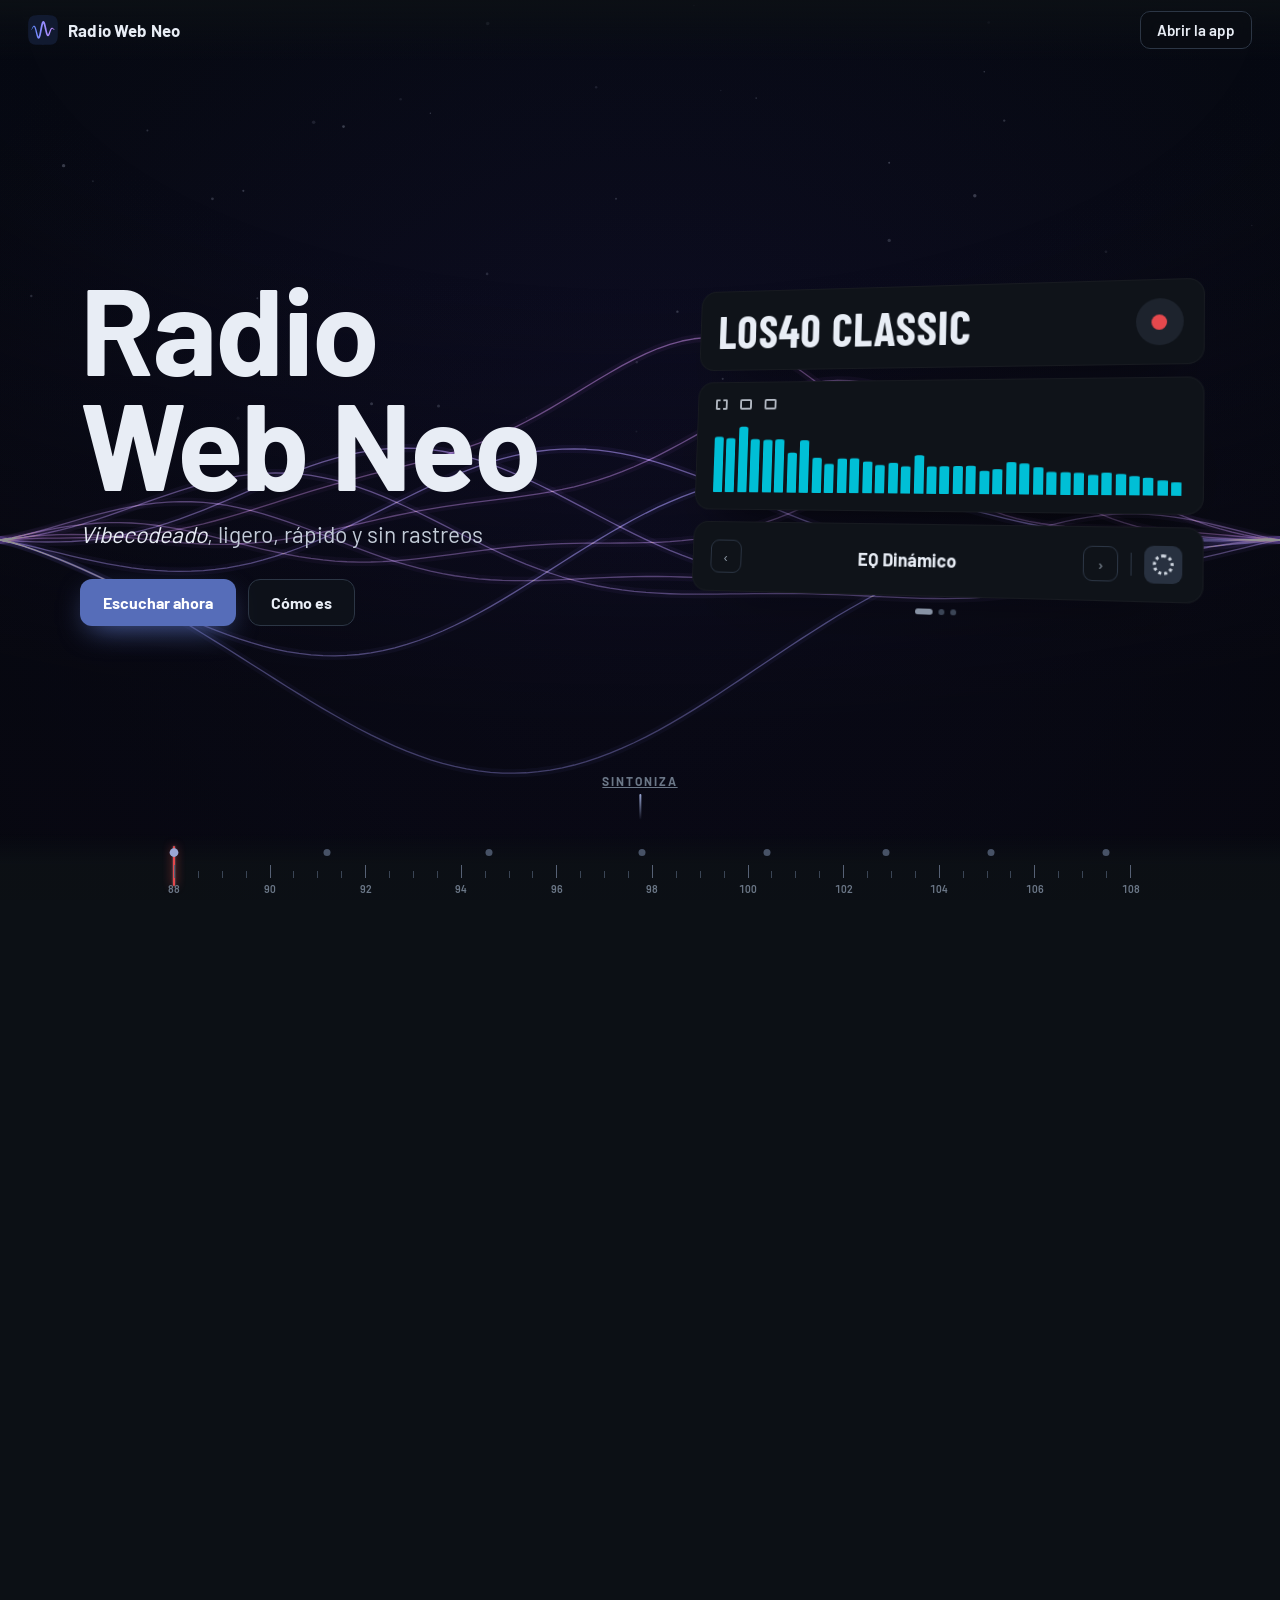
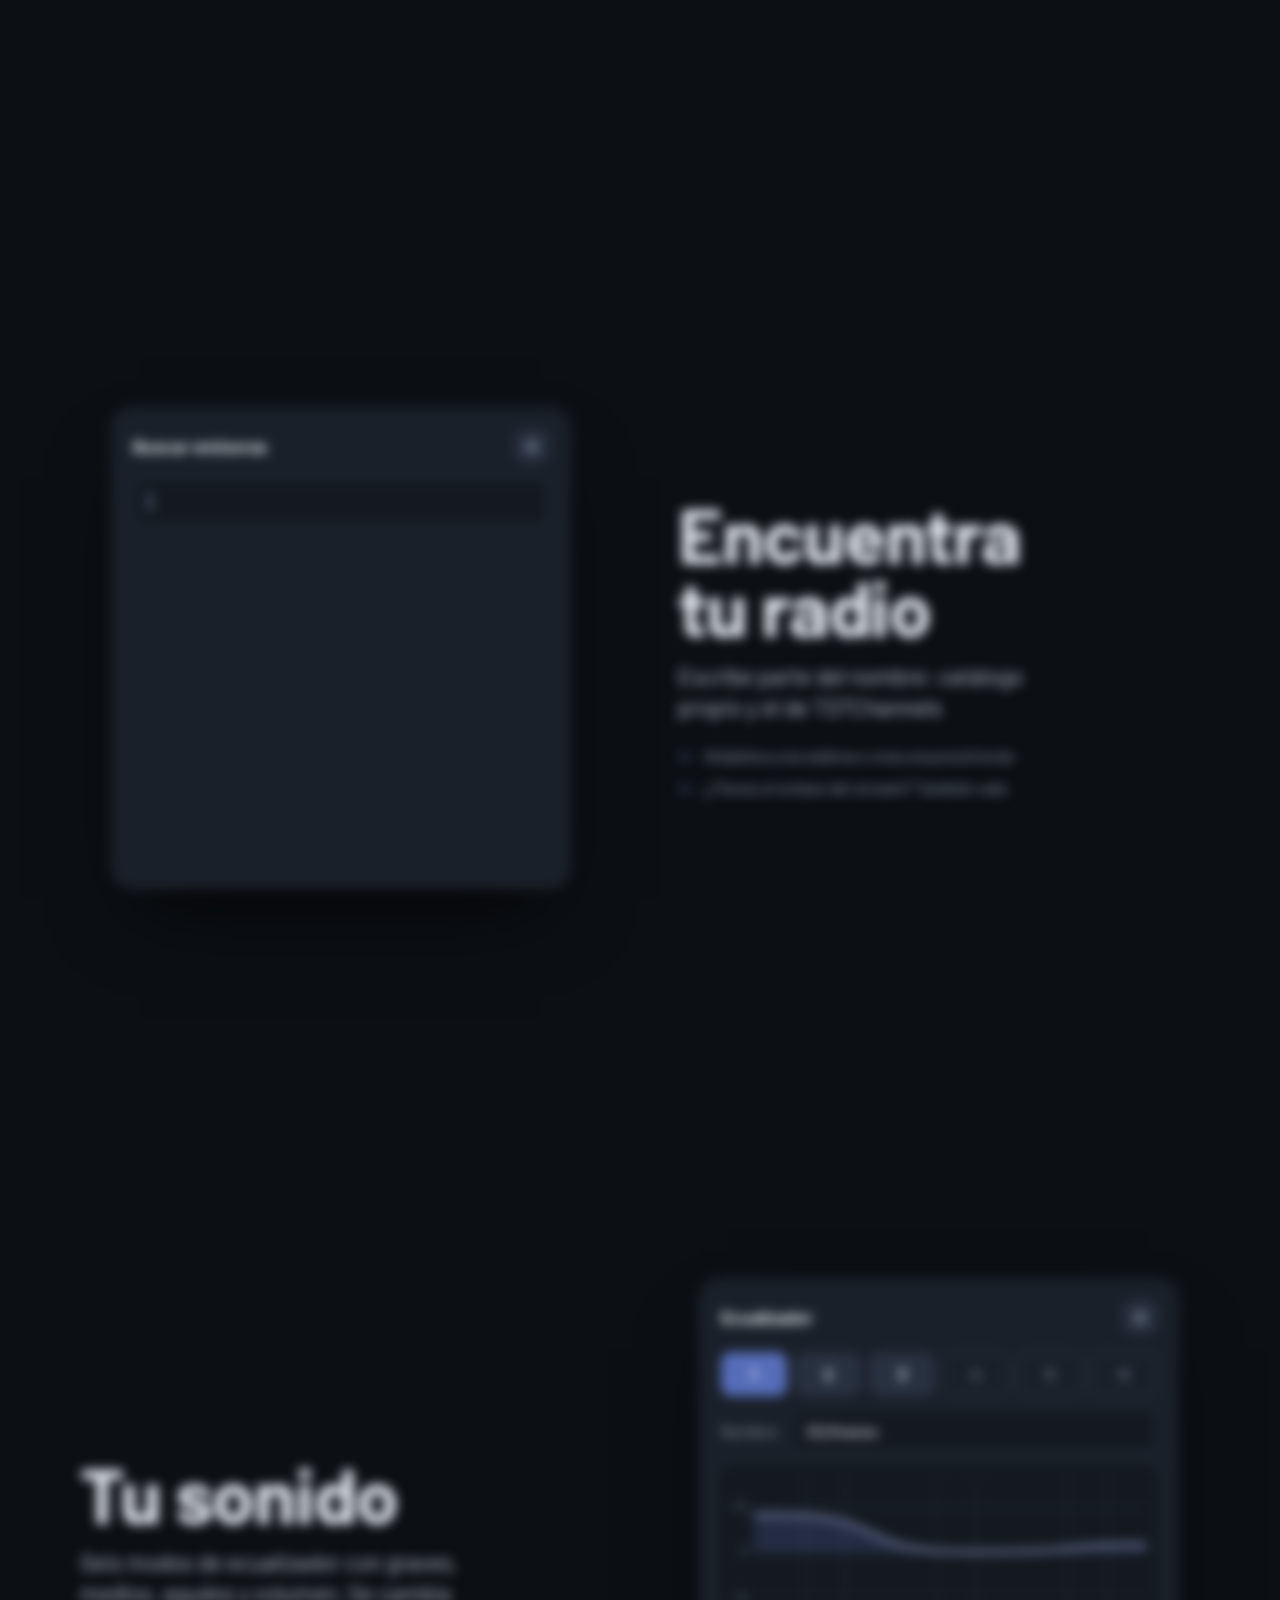
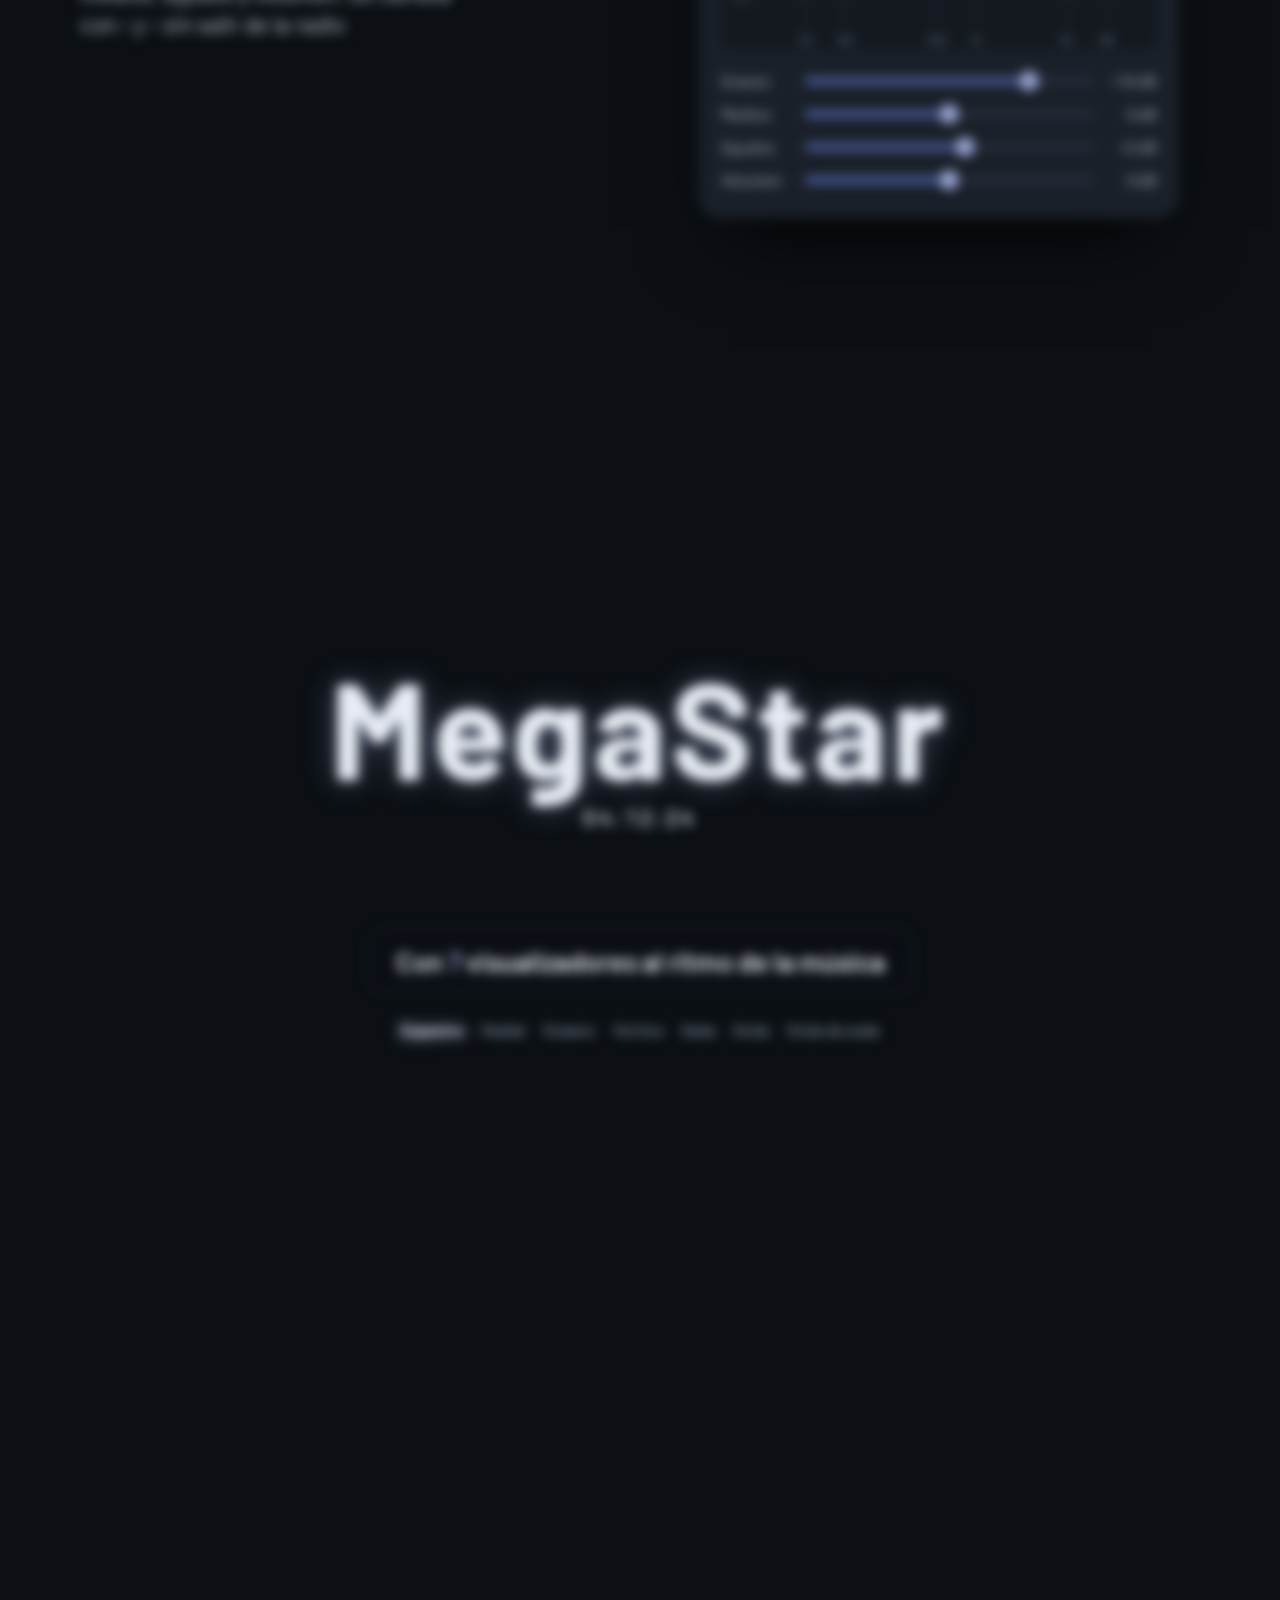
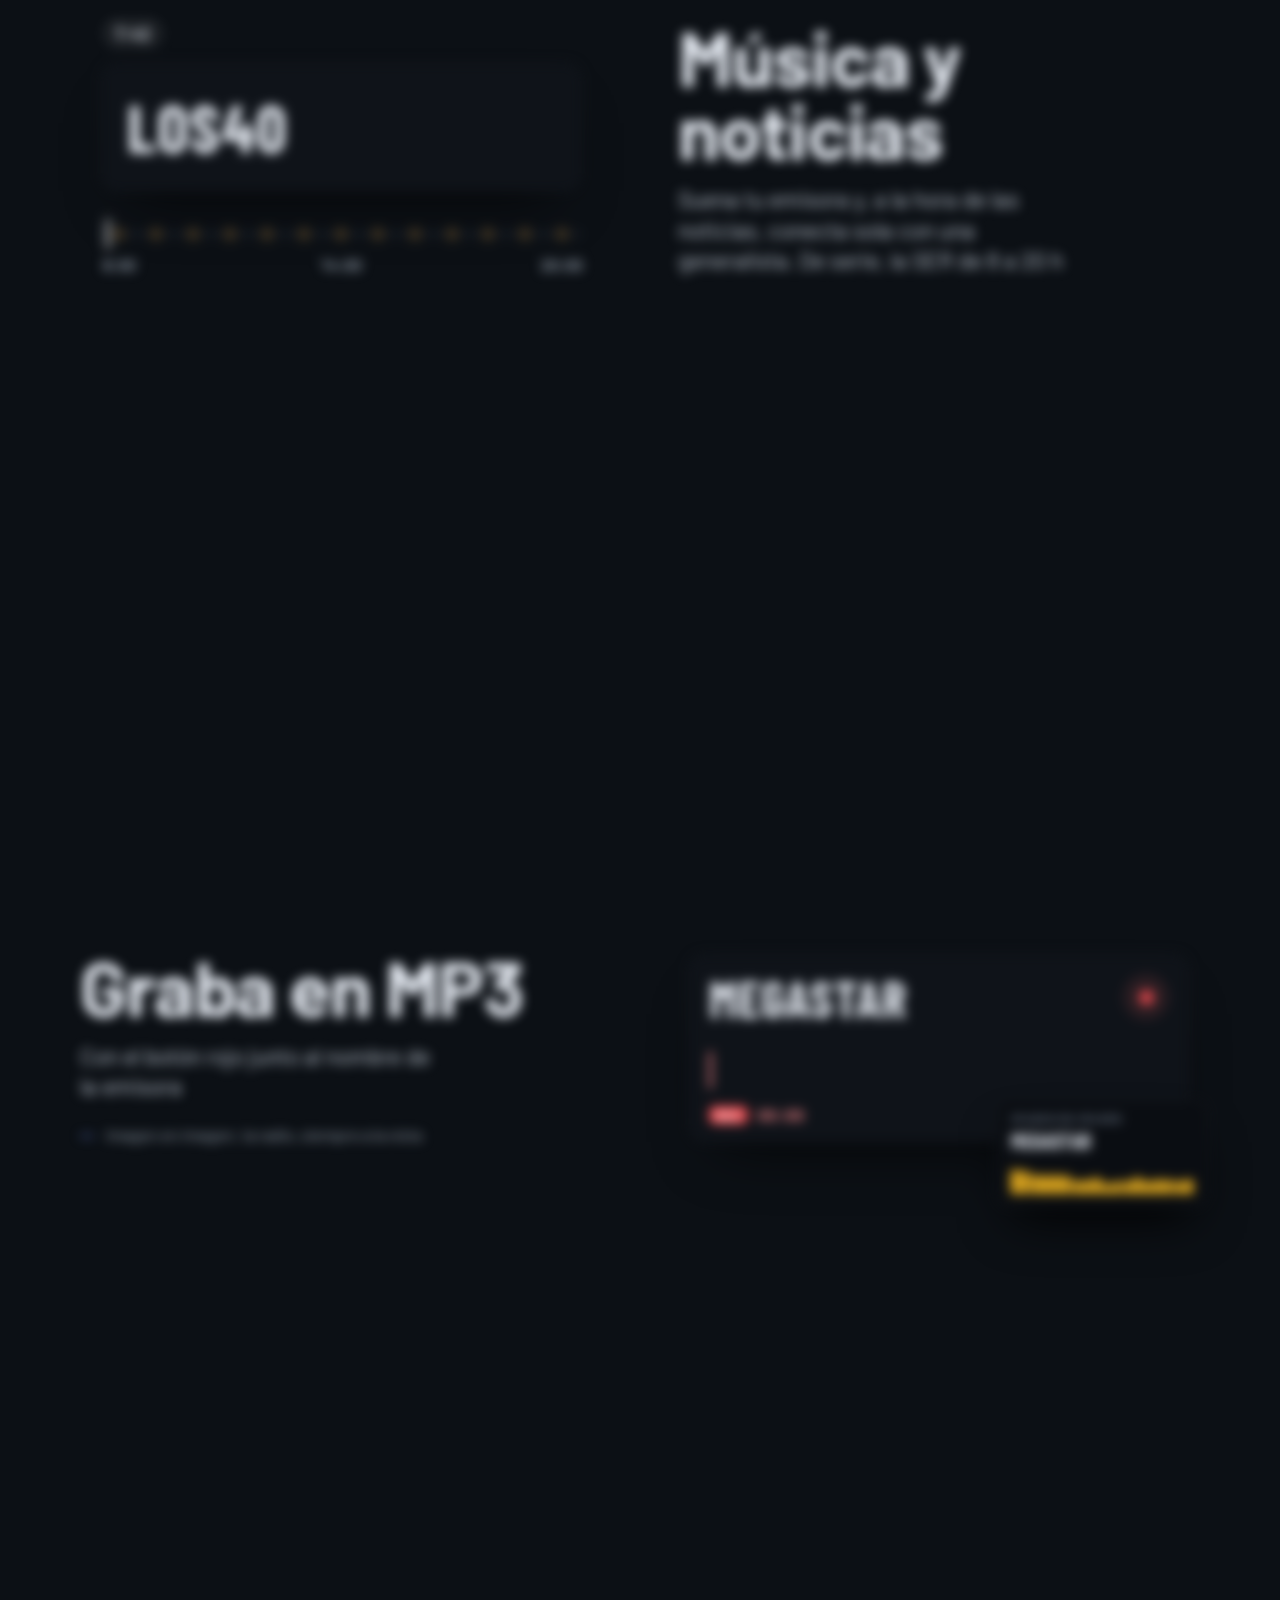
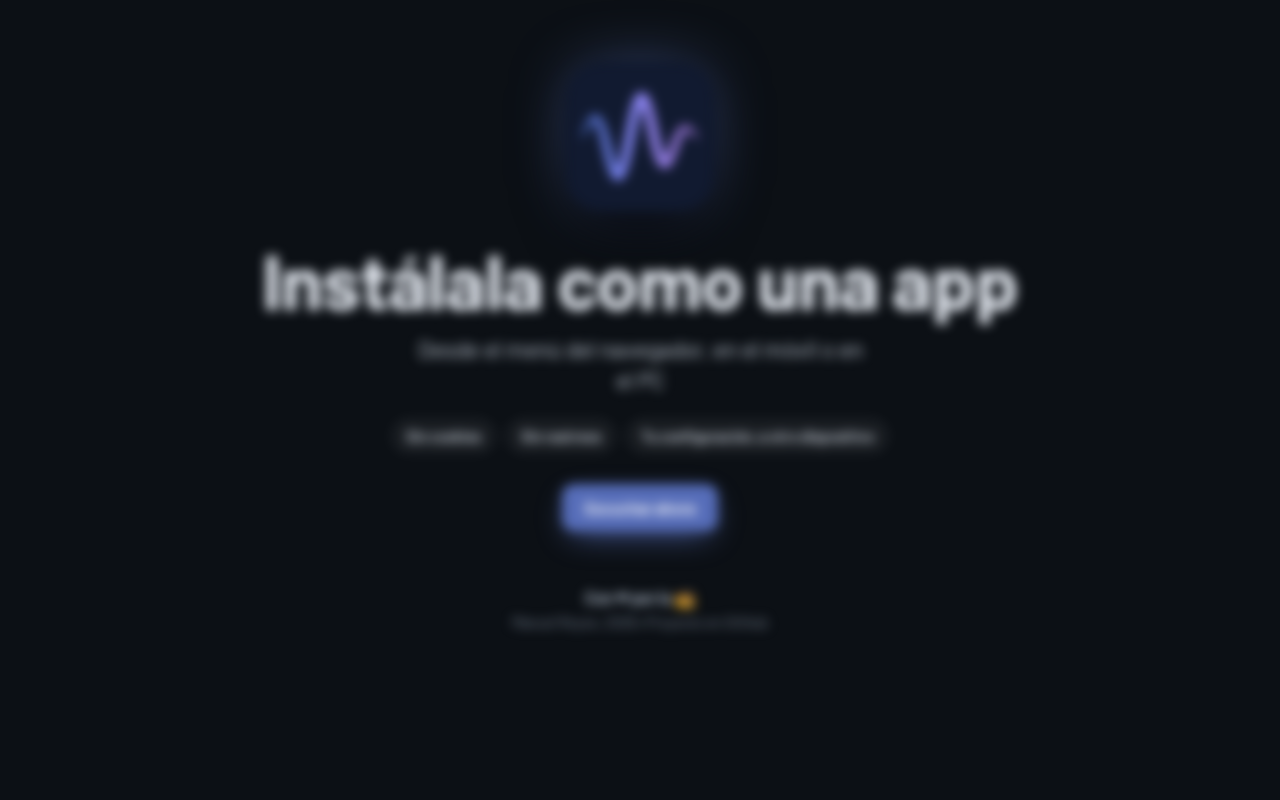
==== commit 7338b813: "Acerca de en Datos; /about sin RDS ni kickers y sin dial en el móvil Co-Authored-By: Claude Opus 5.5" ====
--- a/about/index.html
+++ b/about/index.html
@@ -51,16 +51,9 @@
   .grain { position: fixed; inset: 0; z-index: -1; pointer-events: none; background: radial-gradient(120% 80% at 50% 0%, transparent 40%, rgba(5,7,11,.55) 100%); }
 
   /* == CABECERA: logo, RDS y botón == */
-  .top { position: fixed; inset: 0 0 auto; z-index: 20; height: var(--top); display: grid; grid-template-columns: 1fr auto 1fr; align-items: center; gap: 12px; padding: 0 clamp(14px, 3vw, 28px); background: linear-gradient(#0c1015ee, #0c101500); }
+  .top { position: fixed; inset: 0 0 auto; z-index: 20; height: var(--top); display: flex; justify-content: space-between; align-items: center; gap: 12px; padding: 0 clamp(14px, 3vw, 28px); background: linear-gradient(#0c1015ee, #0c101500); }
   .brand { display: flex; align-items: center; gap: 10px; text-decoration: none; font-weight: 700; font-size: 1.05rem; letter-spacing: .01em; }
   .brand img { width: 30px; height: 30px; border-radius: 8px; }
-  .rds { display: flex; align-items: baseline; gap: 10px; min-width: 214px; justify-content: center; padding: 7px 16px 6px; border-radius: 12px; background: #0a0d12cc; border: 1px solid var(--line); backdrop-filter: blur(8px); -webkit-backdrop-filter: blur(8px); position: relative; overflow: hidden; }
-  .rds .f { font-weight: 600; font-size: .82rem; color: var(--mut); font-variant-numeric: tabular-nums; letter-spacing: .02em; }
-  .rds .f small { font-size: .7rem; margin-left: 2px; color: var(--dim); }
-  .rds .ps { font-family: 'Barlow Condensed', Barlow, sans-serif; font-weight: 700; font-size: 1.42rem; line-height: 1; letter-spacing: .06em; min-width: 8.2ch; text-transform: uppercase; }
-  .rds::after { content: ''; position: absolute; inset: 0; pointer-events: none; opacity: 0; background: repeating-linear-gradient(90deg, #fff1 0 1px, transparent 1px 3px), linear-gradient(90deg, transparent, color-mix(in srgb, var(--accent) 35%, transparent), transparent); background-size: auto, 50% 100%; background-repeat: repeat, no-repeat; }
-  .rds.tune::after { animation: tune .55s ease-out; }
-  @keyframes tune { 0% { opacity: 1; background-position: 0 0, -60% 0; } 100% { opacity: 0; background-position: 6px 0, 160% 0; } }
   .open { justify-self: end; white-space: nowrap; text-decoration: none; font-weight: 600; font-size: .95rem; padding: 9px 16px; border-radius: 10px; border: 1px solid var(--line); background: #0a0d12aa; backdrop-filter: blur(8px); -webkit-backdrop-filter: blur(8px); }
   .shine { background: linear-gradient(100deg, currentColor 0 38%, var(--acc-hi) 50%, currentColor 62% 100%) 100% 0 / 260% 100% no-repeat; -webkit-background-clip: text; background-clip: text; -webkit-text-fill-color: transparent; animation: shine 4s ease-in-out infinite; }
   @keyframes shine { 0% { background-position: 100% 0; } 48%, 100% { background-position: 0 0; } }
@@ -83,8 +76,6 @@
   .pg { position: relative; height: 100vh; height: 100svh; scroll-snap-align: start; scroll-snap-stop: always; display: grid; place-items: center; padding: calc(var(--top) + 16px) clamp(18px, 5vw, 64px) calc(var(--dial) + 14px); overflow: clip; }   /* clip y no hidden: hidden la haría contenedor de scroll y la línea de tiempo view() se quedaría quieta */
   .in { width: min(1120px, 100%); display: grid; grid-template-columns: 1fr 1fr; gap: clamp(28px, 6vw, 80px); align-items: center; }
   .in.rev > :first-child { order: 2; }
-  .k { display: inline-flex; align-items: center; gap: 10px; margin: 0 0 14px; font-size: .78rem; font-weight: 700; letter-spacing: .14em; text-transform: uppercase; color: var(--acc-hi); }
-  .k::before { content: attr(data-f); padding: 3px 7px; border-radius: 6px; font-variant-numeric: tabular-nums; letter-spacing: .04em; color: var(--tx); background: color-mix(in srgb, var(--accent) 30%, #10151c); }
   h1, h2 { margin: 0; font-weight: 700; letter-spacing: -.015em; line-height: .95; text-wrap: balance; }
   h1 { font-size: clamp(3.1rem, 9.5vw, 7.6rem); }
   h2 { font-size: clamp(2.4rem, 6vw, 4.8rem); }
@@ -212,7 +203,6 @@
   .modes { display: flex; flex-wrap: wrap; justify-content: center; gap: 6px 18px; margin-top: 18px; font-weight: 600; font-size: .98rem; color: #7f8a9b; }
   .modes span { transition: color .4s, text-shadow .4s; }
   .modes span.on { color: #fff; text-shadow: 0 0 14px var(--acc-hi); }
-  #efectos .k::before { background: #0b0f15a8; }
 
   /* -- boletines -- */
   .news { display: grid; gap: 14px; max-width: 480px; width: 100%; justify-self: center; }
@@ -265,16 +255,14 @@
 
   /* == MÓVIL Y PANTALLAS BAJAS == */
   @media (max-width: 860px) {
-    :root { --top: 56px; --dial: 58px; }
+    :root { --top: 56px; --dial: 0px; }
+    .dial { display: none; }
     .in, .in.rev { grid-template-columns: 1fr; gap: 22px; align-content: center; }
     .in.rev > :first-child { order: 0; }
     .lead { margin-top: 10px; font-size: 1.05rem; }
     .pts { margin-top: 12px; gap: 6px; }
     .pts li { font-size: .95rem; }
-    .k { margin-bottom: 10px; }
     .brand span { display: none; }
-    .rds { min-width: 0; padding: 6px 12px 5px; }
-    .rds .ps { font-size: 1.25rem; }
     .open { padding: 8px 12px; font-size: .9rem; }
     .player { transform: none; }
     .tk b { font-size: .6rem; }
@@ -327,7 +315,6 @@
 
 <header class="top">
   <a class="brand" href="../"><img src="../icon.svg" alt=""><span>Radio Web Neo</span></a>
-  <div class="rds" id="rds" aria-hidden="true"><span class="f" id="rdsF">88.0<small>MHz</small></span><span class="ps" id="rdsPs">NEO</span></div>
   <a class="open" href="../"><span class="shine">Abrir la app</span></a>
 </header>
 
@@ -336,7 +323,6 @@
   <section class="pg" id="inicio" data-f="88.0" data-ps="NEO" data-hue="232" data-bgo=".95">
     <div class="in">
       <div>
-        <p class="k" data-f="88.0" data-r>Reproductor de radio</p>
         <h1 data-r style="--d:1">Radio Web Neo</h1>
         <p class="lead" data-r style="--d:2"><em>Vibecodeado</em>, ligero, rápido y sin rastreos</p>
         <div class="btns" data-r style="--d:3">
@@ -361,7 +347,6 @@
   <section class="pg" id="cadenas" data-f="91.2" data-ps="CADENAS" data-hue="262" data-bgo=".45">
     <div class="in">
       <div>
-        <p class="k" data-f="91.2" data-r>Presintonías</p>
         <h2 data-r style="--d:1">Cada botón, una cadena</h2>
         <p class="lead" data-r style="--d:2">Con una emisora o con muchas: la SER con todas sus locales, LOS40, o lo que tú quieras juntar</p>
         <ul class="pts" data-r style="--d:3">
@@ -386,7 +371,6 @@
   <section class="pg" id="buscar" data-f="94.6" data-ps="BUSCAR" data-hue="200" data-bgo=".45">
     <div class="in rev">
       <div>
-        <p class="k" data-f="94.6" data-r>Buscador</p>
         <h2 data-r style="--d:1">Encuentra tu radio</h2>
         <p class="lead" data-r style="--d:2">Escribe parte del nombre: catálogo propio y el de TDTChannels</p>
         <ul class="pts" data-r style="--d:3">
@@ -414,7 +398,6 @@
   <section class="pg" id="sonido" data-f="97.8" data-ps="SONIDO" data-hue="188" data-bgo=".5">
     <div class="in">
       <div>
-        <p class="k" data-f="97.8" data-r>Sonido</p>
         <h2 data-r style="--d:1">Tu sonido</h2>
         <p class="lead" data-r style="--d:2">Seis modos de ecualizador con graves, medios, agudos y volumen. Se cambia con ‹ y › sin salir de la radio</p>
       </div>
@@ -431,7 +414,6 @@
   <!-- 5. Pantalla completa -->
   <section class="pg" id="efectos" data-f="100.4" data-ps="EFECTOS" data-hue="fx" data-bgo="1">
     <div class="cin">
-      <p class="k" data-f="100.4" data-r>Pantalla completa</p>
       <div class="fsname" data-r style="--d:1">MegaStar</div>
       <div class="fsclock" id="fsClock" data-r style="--d:2">00:00:00</div>
       <div class="pill" data-r style="--d:3">Con <em>7</em> visualizadores al ritmo de la música</div>
@@ -443,7 +425,6 @@
   <section class="pg" id="boletines" data-f="102.9" data-ps="NOTICIAS" data-hue="36" data-bgo=".5">
     <div class="in rev">
       <div>
-        <p class="k" data-f="102.9" data-r>Modo boletines</p>
         <h2 data-r style="--d:1">Música y noticias</h2>
         <p class="lead" data-r style="--d:2">Suena tu emisora y, a la hora de las noticias, conecta sola con una generalista. De serie, la SER de 8 a 20 h</p>
       </div>
@@ -459,7 +440,6 @@
   <section class="pg" id="grabar" data-f="105.1" data-ps="GRABAR" data-hue="352" data-bgo=".42">
     <div class="in">
       <div>
-        <p class="k" data-f="105.1" data-r>Grabación</p>
         <h2 data-r style="--d:1">Graba en MP3</h2>
         <p class="lead" data-r style="--d:2">Con el botón rojo junto al nombre de la emisora</p>
         <ul class="pts" data-r style="--d:3">
@@ -669,25 +649,9 @@
   const x = Math.max(0, Math.min(pages.length - 1, scrollY / innerHeight)), i = Math.floor(x), fr = x - i;
   const f = i >= pages.length - 1 ? freqs[i] : freqs[i] + (freqs[i + 1] - freqs[i]) * fr;
   needle.style.left = pct(f) + '%';
-  $('#rdsF').firstChild.nodeValue = f.toFixed(1);
 }
 addEventListener('scroll', onScroll, { passive: true });
 onScroll();
-
-// el PS se "sintoniza": letras al azar que se van fijando
-const psEl = $('#rdsPs'), rdsBox = $('#rds'), CH = 'ABCDEFGHIJKLMNOPQRSTUVWXYZ0123456789';
-let psTimer = 0;
-function tunePs(text) {
-  clearInterval(psTimer);
-  rdsBox.classList.remove('tune'); void rdsBox.offsetWidth; rdsBox.classList.add('tune');
-  if (reduce) { psEl.textContent = text; return; }
-  let k = 0;
-  psTimer = setInterval(() => {
-    k++;
-    psEl.textContent = [...text].map((c, i) => (i < k / 2 || c === ' ' ? c : CH[Math.random() * CH.length | 0])).join('');
-    if (k / 2 >= text.length) { clearInterval(psTimer); psEl.textContent = text; }
-  }, 34);
-}
 
 // == PÁGINA ACTIVA ==
 const demos = {};
@@ -698,7 +662,6 @@
   const p = pages[i];
   p.classList.add('on');
   stBtns.forEach((b, k) => b.classList.toggle('on', k === i));
-  tunePs(p.dataset.ps);
   fx = p.dataset.hue === 'fx';
   if (!fx) hueTo = +p.dataset.hue; else fxAt = 0;
   cv.style.setProperty('--bgo', p.dataset.bgo);
